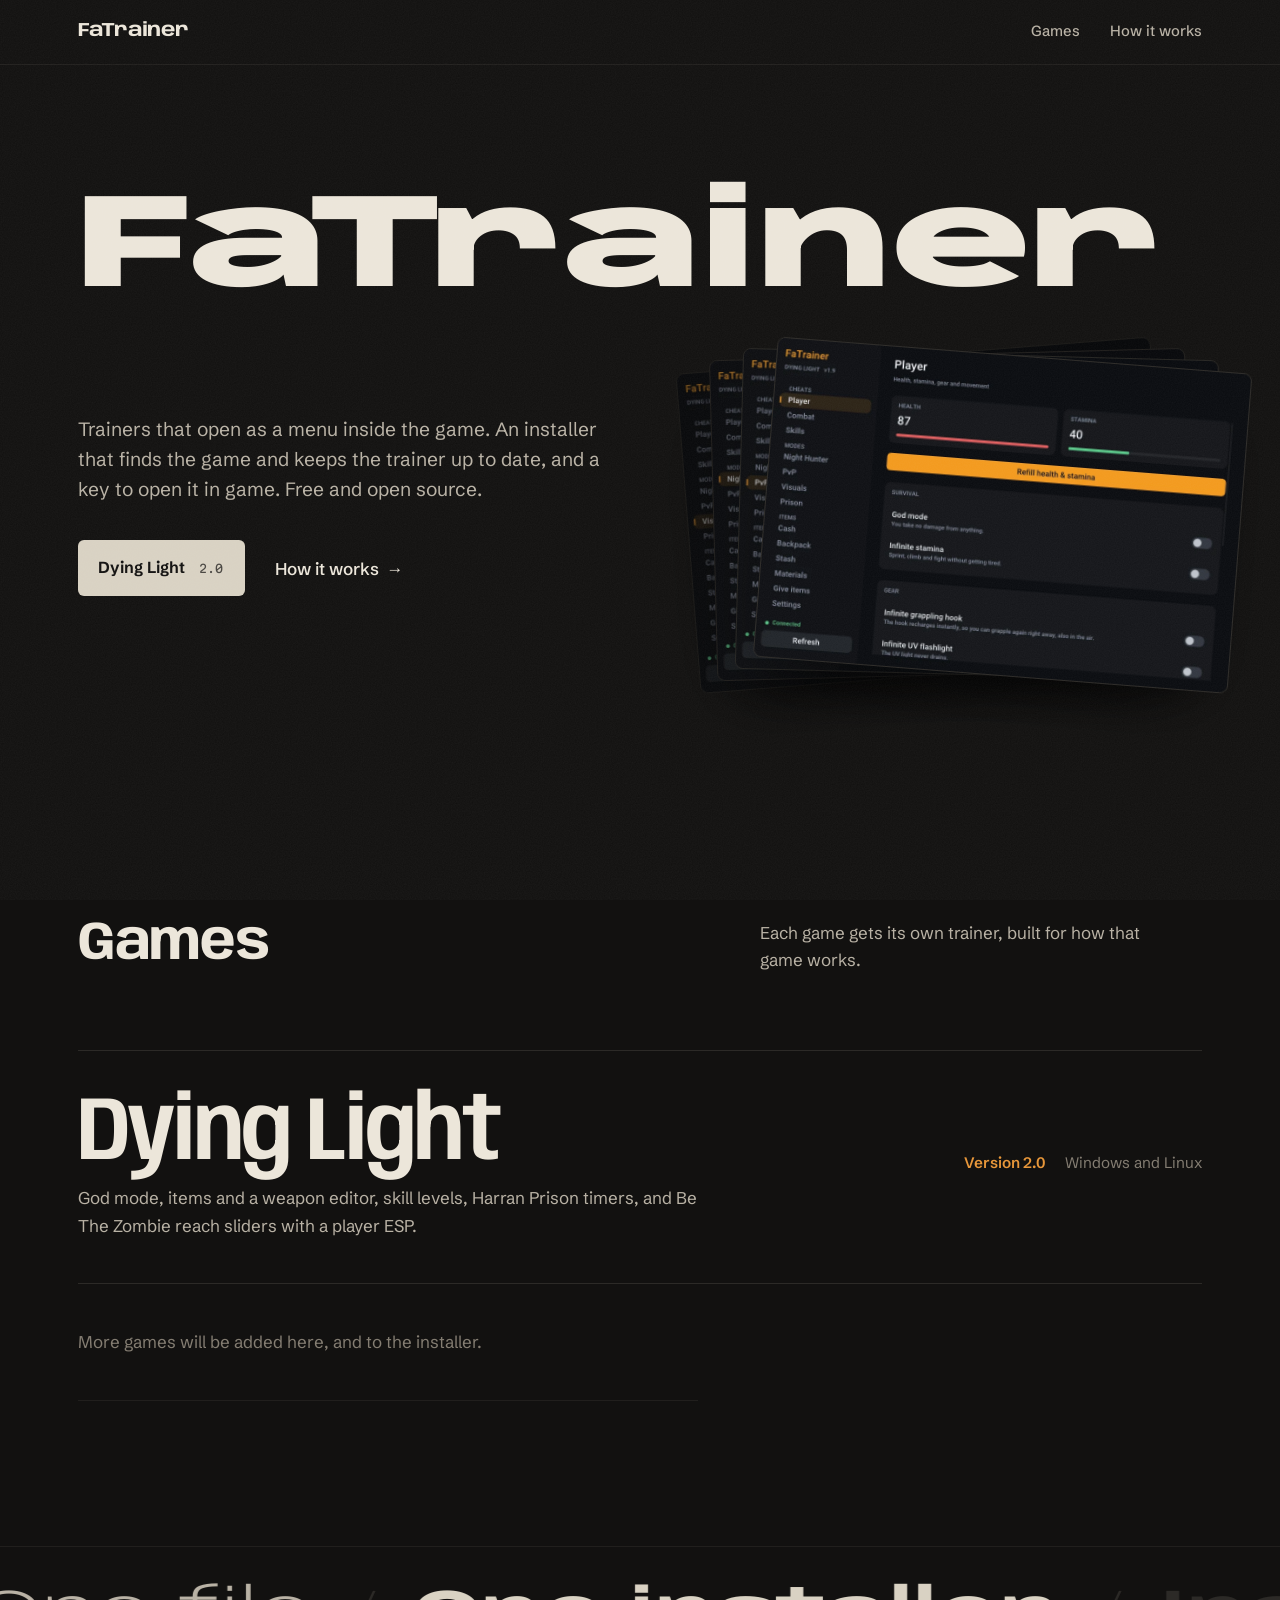
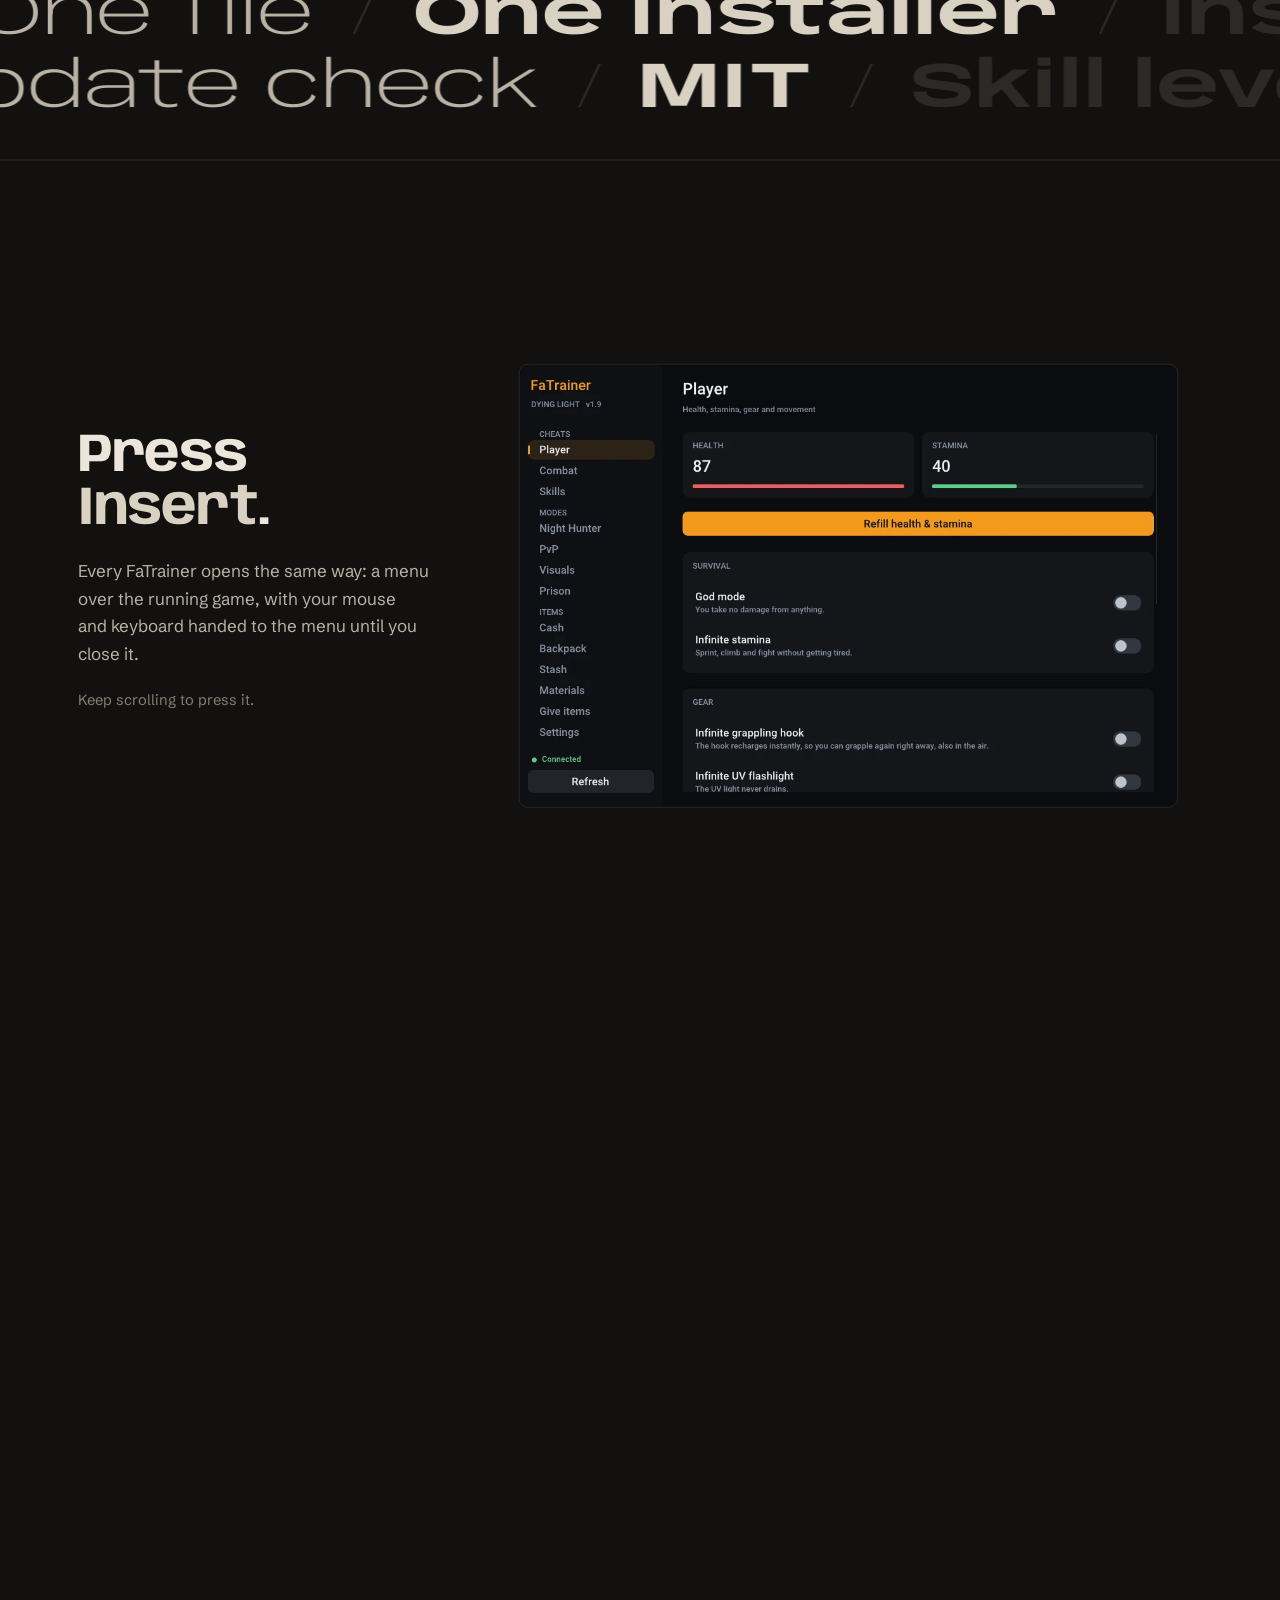
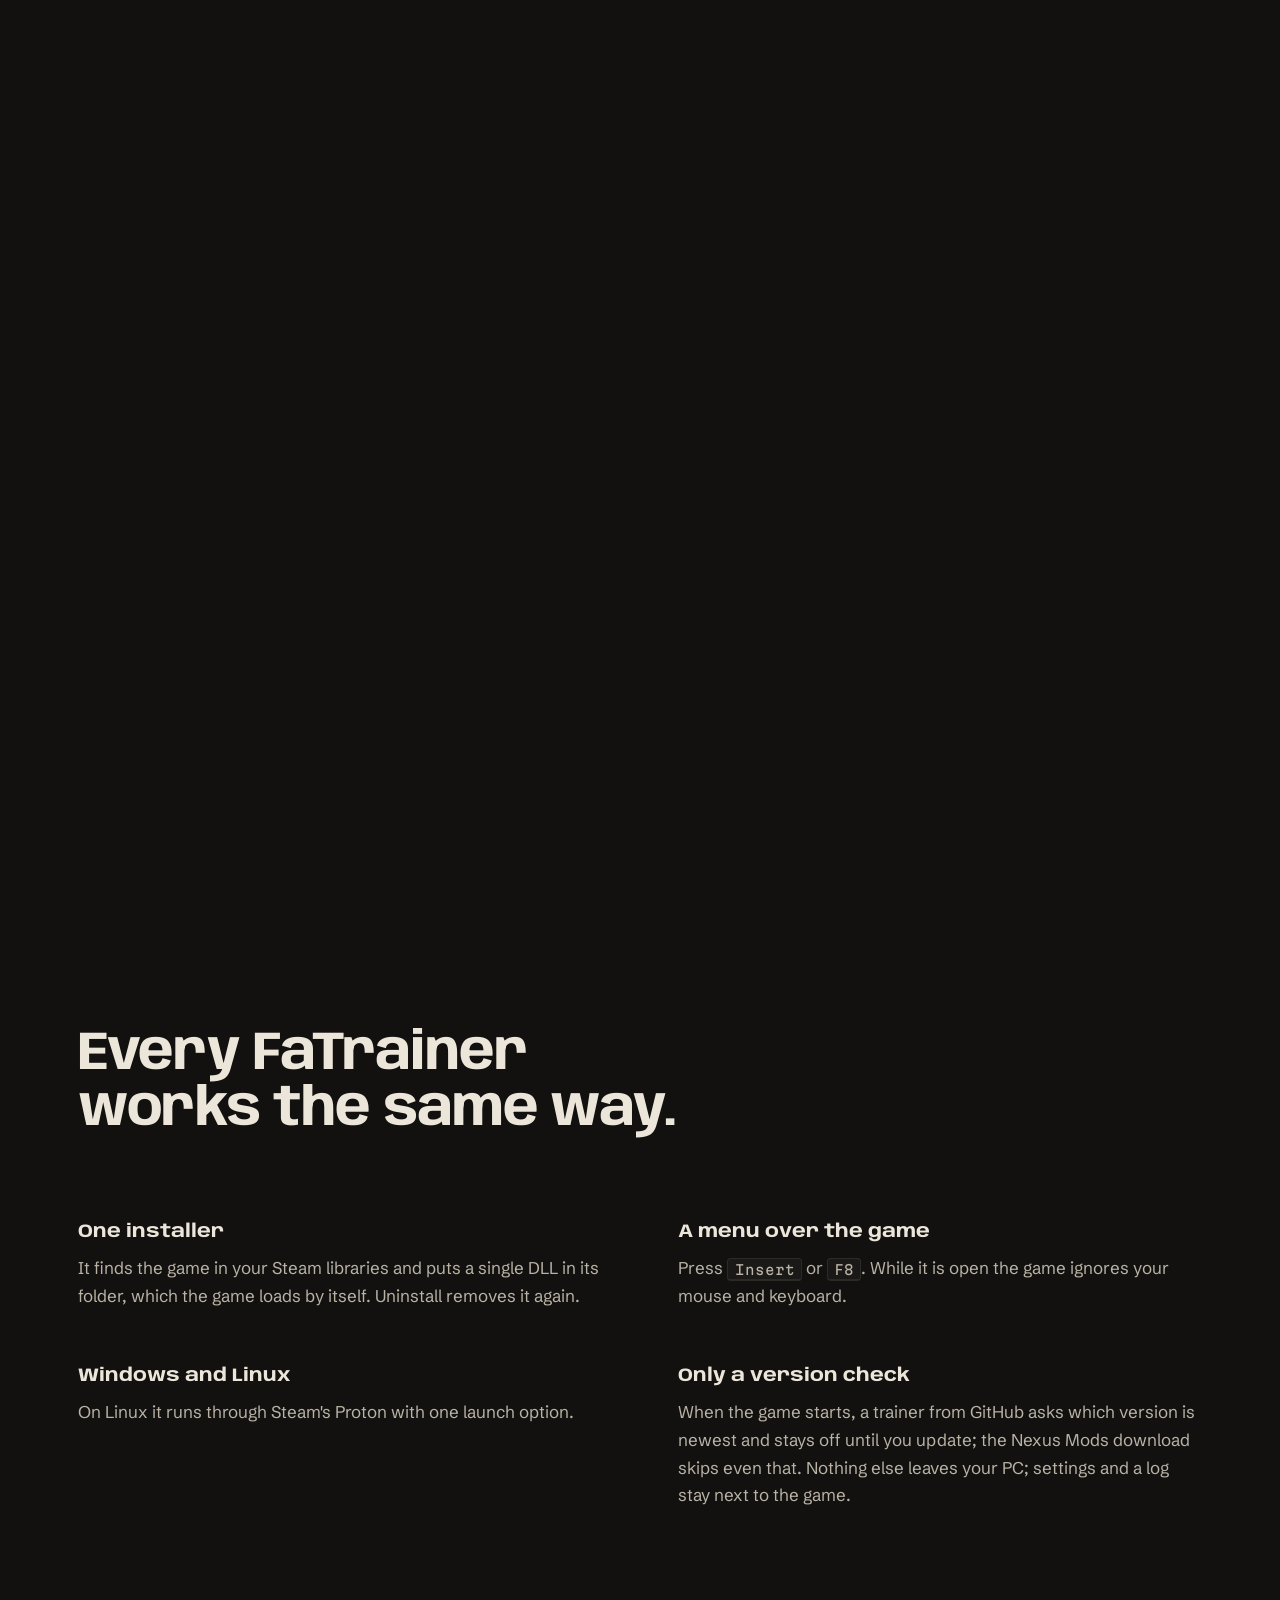
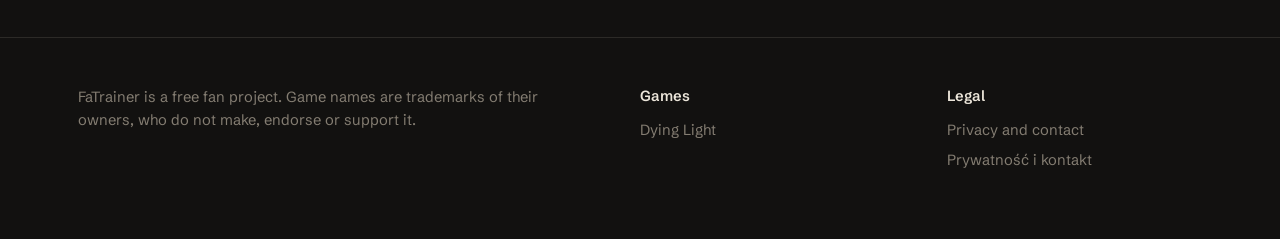
==== site/index.html @ 63b861f8 "Nexus Mods edition: offline installer with the trainer inside and no update check, built next to the" ====
<!doctype html>
<html lang="en">
<head>
<meta charset="utf-8">
<meta name="viewport" content="width=device-width, initial-scale=1">
<title>FaTrainer</title>
<meta name="description" content="Free, open source in-game trainers for PC games. An installer that sets them up, a menu over the game.">
<meta name="theme-color" content="#121110">
<link rel="icon" href="assets/icon.svg" type="image/svg+xml">
<link rel="preload" href="assets/fonts/anybody-latin-standard-normal.woff2" as="font" type="font/woff2" crossorigin>
<link rel="stylesheet" href="assets/style.css?v=11">
<script src="assets/site.js?v=11" defer></script>
</head>
<body>
<a class="skip" href="#main">Skip to content</a>

<header class="bar">
  <div class="wrap">
    <a class="brand" href="./">FaTrainer</a>
    <nav aria-label="Main">
      <a href="#games">Games</a>
      <a href="#how">How it works</a>
    </nav>
  </div>
  <span class="progress" aria-hidden="true"></span>
</header>

<main id="main">
  <section class="hero hub-hero">
    <div class="wrap">
      <h1 class="title stretch hub-title" data-p="top">FaTrainer</h1>
      <div class="hero-grid">
        <div>
          <p class="lead">Trainers that open as a menu inside the game. An installer that finds the game and keeps the trainer up to date, and a key to open it in game. Free and open source.</p>
          <p class="actions"><a class="button" href="dying-light/">Dying Light <span>2.0</span></a><a class="link-arrow" href="#how">How it works</a></p>
        </div>
        <div class="deck" data-p="top" aria-hidden="true">
          <img style="--k: -1.5; --a: 1.5" src="dying-light/img/visuals.webp" width="1038" height="698" alt="">
          <img style="--k: -0.5; --a: 0.5" src="dying-light/img/zombie.webp" width="1038" height="698" alt="">
          <img style="--k: 0.5; --a: 0.5" src="dying-light/img/pvp.webp" width="1038" height="698" alt="">
          <img style="--k: 1.5; --a: 1.5" src="dying-light/img/player.webp" width="1038" height="698" alt="">
        </div>
      </div>
    </div>
  </section>

  <section class="section" id="games" aria-labelledby="games-title">
    <div class="wrap">
      <div class="head">
        <h2 id="games-title" class="rise"><span class="line-mask"><span>Games</span></span></h2>
        <p class="fade">Each game gets its own trainer, built for how that game works.</p>
      </div>
      <ul class="games">
        <li class="game fade" style="--game-accent: #e8973a; --skyline: url(/dying-light/img/harran-front-lit.svg)">
          <a href="dying-light/">
            <h2>Dying Light</h2>
            <span class="meta"><b>Version 2.0</b><span>Windows and Linux</span></span>
            <p>God mode, items and a weapon editor, skill levels, Harran Prison timers, and Be The Zombie reach sliders with a player ESP.</p>
          </a>
        </li>
      </ul>
      <p class="soon fade">More games will be added here, and to the installer.</p>
    </div>
  </section>

  <div class="ticker" aria-hidden="true">
    <div class="row" data-speed="0.5"><span>One file</span><span>One installer</span><span>Insert</span><span>God mode</span><span>Windows</span><span>Linux and Proton</span><span>Open source</span><span>Item editor</span><span>F8</span></div>
    <div class="row" data-speed="-0.38"><span>Update check</span><span>MIT</span><span>Skill levels</span><span>Your own menu key</span><span>Configs</span><span>Free</span><span>Uninstall in one click</span></div>
  </div>

  <section class="press" data-pin aria-labelledby="press-title">
    <div class="press-stage wrap">
      <div class="press-copy">
        <h2 id="press-title">Press <em>Insert</em>.</h2>
        <p>Every FaTrainer opens the same way: a menu over the running game, with your mouse and keyboard handed to the menu until you close it.</p>
        <p class="hint">Keep scrolling to press it.</p>
      </div>
      <div class="press-visual">
        <div class="keycap" aria-hidden="true">Insert</div>
        <figure class="press-shot"><img src="dying-light/img/player.webp" width="1038" height="698" loading="lazy" alt="The FaTrainer menu for Dying Light on its Player page, with health and stamina readouts and switches for god mode and infinite stamina."></figure>
      </div>
    </div>
  </section>

  <section class="section" id="how" aria-labelledby="how-title">
    <div class="wrap">
      <div class="head">
        <h2 id="how-title" class="rise"><span class="line-mask"><span>Every FaTrainer</span></span><span class="line-mask" style="--i: 1"><span>works the same way.</span></span></h2>
      </div>
      <div class="notes" data-stagger>
        <div class="fade"><h3>One installer</h3><p>It finds the game in your Steam libraries and puts a single DLL in its folder, which the game loads by itself. Uninstall removes it again.</p></div>
        <div class="fade"><h3>A menu over the game</h3><p>Press <kbd>Insert</kbd> or <kbd>F8</kbd>. While it is open the game ignores your mouse and keyboard.</p></div>
        <div class="fade"><h3>Windows and Linux</h3><p>On Linux it runs through Steam's Proton with one launch option.</p></div>
        <div class="fade"><h3>Only a version check</h3><p>When the game starts, a trainer from GitHub asks which version is newest and stays off until you update; the Nexus Mods download skips even that. Nothing else leaves your PC; settings and a log stay next to the game.</p></div>
      </div>
    </div>
  </section>
</main>

<footer class="foot">
  <div class="wrap">
    <div>
      <p>FaTrainer is a free fan project. Game names are trademarks of their owners, who do not make, endorse or support it.</p>
    </div>
    <div>
      <h2>Games</h2>
      <ul>
        <li><a href="dying-light/">Dying Light</a></li>
      </ul>
    </div>
    <div>
      <h2>Legal</h2>
      <ul>
        <li><a href="legal.html">Privacy and contact</a></li>
        <li><a href="prawne.html" hreflang="pl" lang="pl">Prywatność i kontakt</a></li>
      </ul>
    </div>
  </div>
</footer>
</body>
</html>
---- site/assets/style.css ----
@font-face { font-family: "Anybody"; font-weight: 100 900; font-stretch: 50% 150%; font-display: swap; src: url(fonts/anybody-latin-standard-normal.woff2) format("woff2"); unicode-range: U+0000-00FF, U+2000-206F, U+20AC, U+2190-21FF; }
@font-face { font-family: "Anybody"; font-weight: 100 900; font-stretch: 50% 150%; font-display: swap; src: url(fonts/anybody-latin-ext-standard-normal.woff2) format("woff2"); unicode-range: U+0100-024F, U+1E00-1EFF; }
@font-face { font-family: "Schibsted"; font-weight: 400 900; font-display: swap; src: url(fonts/schibsted-grotesk-latin-wght-normal.woff2) format("woff2"); unicode-range: U+0000-00FF, U+2000-206F, U+20AC, U+2190-21FF; }
@font-face { font-family: "Schibsted"; font-weight: 400 900; font-display: swap; src: url(fonts/schibsted-grotesk-latin-ext-wght-normal.woff2) format("woff2"); unicode-range: U+0100-024F, U+1E00-1EFF; }
@font-face { font-family: "Martian"; font-weight: 100 800; font-display: swap; src: url(fonts/martian-mono-latin-wght-normal.woff2) format("woff2"); unicode-range: U+0000-00FF, U+2000-206F, U+20AC; }
@font-face { font-family: "Martian"; font-weight: 100 800; font-display: swap; src: url(fonts/martian-mono-latin-ext-wght-normal.woff2) format("woff2"); unicode-range: U+0100-024F, U+1E00-1EFF; }

:root {
  --ground: #121110;
  --raised: #1a1917;
  --line: #2c2a27;
  --line-soft: #211f1d;
  --text: #ece6da;
  --soft: #b9b2a5;
  --muted: #847d72;
  --accent: #d9d2c3;
  --accent-ink: #121110;
  --display: "Anybody", "Arial Narrow", sans-serif;
  --text-face: "Schibsted", "Helvetica Neue", Arial, sans-serif;
  --mono: "Martian", ui-monospace, monospace;
  --out: cubic-bezier(0.16, 1, 0.3, 1);
  --gutter: clamp(18px, 4.5vw, 64px);
  color-scheme: dark;
}
[data-game="dying-light"] { --accent: #e8973a; --accent-ink: #1b1105; --ground: #111113; --raised: #18181b; --line: #2a2a2e; --line-soft: #1e1e22; }

*, *::before, *::after { box-sizing: border-box; }
html { -webkit-text-size-adjust: 100%; scroll-padding-top: 96px; }
body {
  margin: 0;
  background: var(--ground);
  color: var(--text);
  font: 400 1.0625rem/1.62 var(--text-face);
  -webkit-font-smoothing: antialiased;
  text-rendering: optimizeLegibility;
  overflow-x: clip;
}
body::after {
  content: "";
  position: fixed;
  inset: 0;
  pointer-events: none;
  z-index: 20;
  opacity: 0.07;
  background-image: url("data:image/svg+xml,%3Csvg xmlns='http://www.w3.org/2000/svg' width='180' height='180'%3E%3Cfilter id='n'%3E%3CfeTurbulence type='fractalNoise' baseFrequency='0.85' numOctaves='3' stitchTiles='stitch'/%3E%3CfeColorMatrix values='0 0 0 0 1 0 0 0 0 1 0 0 0 0 1 0 0 0 0.6 0'/%3E%3C/filter%3E%3Crect width='180' height='180' filter='url(%23n)'/%3E%3C/svg%3E");
}
img { display: block; max-width: 100%; height: auto; }
a { color: inherit; text-decoration-color: color-mix(in srgb, var(--accent) 70%, transparent); text-decoration-thickness: 1px; text-underline-offset: 0.22em; transition: color 200ms var(--out); }
a:hover { color: var(--accent); }
:focus-visible { outline: 2px solid var(--accent); outline-offset: 3px; border-radius: 2px; }
::selection { background: var(--accent); color: var(--accent-ink); }
code, kbd { font-family: var(--mono); font-size: 0.8em; font-weight: 400; }
kbd { padding: 0.12em 0.45em; border: 1px solid var(--line); border-bottom-width: 2px; border-radius: 4px; background: var(--raised); white-space: nowrap; }
p { margin: 0 0 1em; max-width: 62ch; text-wrap: pretty; }
h1, h2, h3 { font-family: var(--display); margin: 0; text-wrap: balance; font-weight: 700; }

.skip { position: absolute; left: -999px; top: 8px; z-index: 30; padding: 8px 12px; background: var(--accent); color: var(--accent-ink); font-weight: 600; }
.skip:focus { left: 8px; }

.wrap { width: 100%; max-width: 1240px; margin: 0 auto; padding: 0 var(--gutter); }

.bar { position: sticky; top: 0; z-index: 10; background: var(--ground); border-bottom: 1px solid var(--line-soft); }
.bar .wrap { display: flex; align-items: center; gap: 24px; height: 64px; }
.brand { display: inline-flex; align-items: baseline; gap: 10px; text-decoration: none; font: 700 1.2rem/1 var(--display); font-stretch: 112%; letter-spacing: -0.01em; }
.brand:hover { color: var(--text); }
.brand small { font: 500 0.9rem/1 var(--text-face); color: var(--muted); letter-spacing: 0; }
.brand small::before { content: "/"; margin-right: 10px; color: var(--line); }
.bar nav { margin-left: auto; display: flex; gap: clamp(14px, 2.4vw, 30px); }
.bar nav a { font-size: 0.92rem; font-weight: 500; color: var(--soft); text-decoration: none; }
.bar nav a:hover { color: var(--text); }
.progress { position: absolute; left: 0; right: 0; bottom: -1px; height: 1px; background: var(--accent); transform-origin: left; transform: scaleX(var(--read, 0)); }

.button {
  display: inline-flex;
  align-items: center;
  gap: 14px;
  padding: 15px 22px 15px 20px;
  border-radius: 6px;
  background: var(--accent);
  color: var(--accent-ink);
  font-weight: 650;
  font-size: 1rem;
  text-decoration: none;
  transition: transform 240ms var(--out), filter 240ms var(--out);
}
.button span { font: 400 0.72rem/1 var(--mono); opacity: 0.72; }
.button:hover { color: var(--accent-ink); filter: brightness(1.08); transform: translateY(-1px); }
.button:active { transform: translateY(1px) scale(0.99); }
.link-arrow { font-weight: 550; text-decoration: none; display: inline-flex; gap: 8px; align-items: center; }
.link-arrow::after { content: "\2192"; transition: transform 260ms var(--out); }
.link-arrow:hover::after { transform: translateX(4px); }

.stretch { font-stretch: calc(var(--w-from, 140%) - var(--p, 0) * var(--w-span, 80%)); font-weight: calc(var(--g-from, 800) - var(--p, 0) * var(--g-span, 300)); }

.hero { position: relative; padding: clamp(56px, 10vw, 140px) 0 clamp(64px, 9vw, 120px); }
.hero-grid { display: grid; grid-template-columns: minmax(0, 6fr) minmax(0, 5fr); gap: clamp(32px, 6vw, 96px); align-items: end; margin-top: clamp(28px, 4vw, 48px); }
.hero-grid .lead { margin-top: 0; }
.kicker { display: flex; flex-wrap: wrap; gap: 8px 18px; margin: 0 0 28px; padding: 0; list-style: none; color: var(--muted); font-size: 0.92rem; }
.kicker li:first-child { color: var(--accent); font-weight: 600; }
.title { font-size: clamp(2.5rem, 5.6vw, 4.6rem); line-height: 0.94; max-width: 13ch; letter-spacing: -0.025em; --w-from: 125%; --w-span: 55%; --g-from: 820; --g-span: 260; }
.hub-title { font-size: clamp(2.2rem, 10.4vw, 8.6rem); line-height: 0.85; letter-spacing: -0.035em; --w-from: 150%; --w-span: 95%; --g-from: 860; --g-span: 560; }
.title em { font-style: normal; color: var(--accent); }
.lead { font-size: clamp(1.1rem, 1.5vw, 1.28rem); line-height: 1.55; color: var(--soft); margin-top: 28px; max-width: 46ch; }
.actions { display: flex; flex-wrap: wrap; align-items: center; gap: 18px 30px; margin-top: 36px; }
.hero-side dl { margin: 0; display: grid; grid-template-columns: auto minmax(0, 1fr); gap: 0; border-top: 1px solid var(--line); }
.hero-side dt, .hero-side dd { padding: 14px 0; border-bottom: 1px solid var(--line-soft); margin: 0; }
.hero-side dt { color: var(--muted); padding-right: 28px; font-size: 0.9rem; }
.hero-side dd { color: var(--text); font-size: 0.98rem; }

.shot { margin: 0; position: relative; }
.shot .frame { overflow: hidden; border-radius: 10px; border: 1px solid var(--line); background: var(--raised); clip-path: inset(0 0 calc((1 - var(--reveal, 1)) * 100%) 0 round 10px); }
.shot img { width: 100%; transform: scale(calc(1 + (1 - var(--reveal, 1)) * 0.08)); transform-origin: center top; }
.shot figcaption { margin-top: 14px; color: var(--muted); font-size: 0.9rem; max-width: 52ch; }
.wide-shot { margin-top: clamp(48px, 7vw, 96px); }

.section { padding: clamp(72px, 10vw, 144px) 0; }
.section + .section { border-top: 1px solid var(--line-soft); }
.head { display: grid; grid-template-columns: minmax(0, 7fr) minmax(0, 5fr); gap: 24px clamp(24px, 5vw, 80px); align-items: end; margin-bottom: clamp(40px, 6vw, 80px); }
.head h2 { font-size: clamp(2rem, 4.2vw, 3.4rem); line-height: 0.98; letter-spacing: -0.02em; --w-from: 132%; --w-span: 42%; --g-from: 780; --g-span: 180; }
.head p { color: var(--soft); margin: 0; }

.line-mask { display: block; overflow: hidden; padding-bottom: 0.06em; }
.line-mask > span { display: block; }
html.js .rise .line-mask > span { transform: translateY(105%); transition: transform 900ms var(--out); transition-delay: calc(var(--i, 0) * 90ms); }
html.js .rise.in .line-mask > span { transform: none; }

.pages { display: grid; gap: clamp(56px, 8vw, 104px); }
.page { display: grid; grid-template-columns: minmax(0, 4fr) minmax(0, 7fr); gap: 20px clamp(24px, 5vw, 80px); }
.page h3 { font-size: clamp(1.5rem, 2.4vw, 2rem); letter-spacing: -0.015em; font-stretch: 118%; font-weight: 720; }
.page > div > p { color: var(--muted); margin-top: 10px; }
.page .shot { grid-column: 1 / -1; margin-top: 16px; }

.cheats { list-style: none; margin: 0; padding: 0; border-top: 1px solid var(--line); }
.cheats li { display: grid; grid-template-columns: minmax(0, 1fr) auto; gap: 24px; align-items: center; padding: 16px 0; border-bottom: 1px solid var(--line-soft); }
.cheats li > span { color: var(--text); }
.cheats li > span small { display: block; color: var(--muted); font-size: 0.9rem; margin-top: 2px; }
.switch { position: relative; width: 38px; height: 22px; border-radius: 11px; background: var(--line); flex: none; transition: background-color 420ms var(--out); }
.switch::after { content: ""; position: absolute; top: 3px; left: 3px; width: 16px; height: 16px; border-radius: 50%; background: var(--muted); transition: transform 520ms var(--out), background-color 420ms var(--out); }
.cheats li.on .switch, html:not(.js) .switch { background: color-mix(in srgb, var(--accent) 34%, var(--line)); }
.cheats li.on .switch::after, html:not(.js) .switch::after { transform: translateX(16px); background: var(--accent); }

.reach { height: 240vh; position: relative; }
.reach-stage { position: sticky; top: 64px; min-height: calc(100dvh - 64px); display: grid; align-content: center; gap: clamp(28px, 4vw, 48px); padding: 48px 0; }
.reach-copy { display: grid; grid-template-columns: minmax(0, 7fr) minmax(0, 5fr); gap: 24px clamp(24px, 5vw, 80px); align-items: end; }
.reach-copy h2 { font-size: clamp(2rem, 4.2vw, 3.4rem); line-height: 0.98; letter-spacing: -0.02em; }
.reach-copy p { color: var(--soft); margin: 0; }
.meter { display: grid; gap: 18px; }
.meter-top { display: flex; justify-content: space-between; align-items: baseline; gap: 16px; }
.meter-name { font: 700 clamp(1.3rem, 2.4vw, 1.9rem)/1 var(--display); font-stretch: 116%; }
.meter-value { font: 300 clamp(3rem, 9vw, 7.5rem)/0.85 var(--display); font-variant-numeric: tabular-nums; letter-spacing: -0.04em; font-stretch: calc(70% + var(--p, 0) * 60%); color: var(--accent); }
.meter-value small { font-size: 0.32em; letter-spacing: 0; margin-left: 0.1em; color: var(--soft); font-weight: 400; }
.track { position: relative; height: 54px; border-radius: 8px; background: var(--raised); border: 1px solid var(--line); overflow: hidden; }
.track .fill { position: absolute; inset: 0; transform-origin: left; transform: scaleX(var(--p, 0)); background: color-mix(in srgb, var(--accent) 16%, transparent); }
.track .thumb { position: absolute; top: 7px; bottom: 7px; left: 7px; width: 12px; border-radius: 4px; background: var(--accent); transform: translateX(calc(var(--p, 0) * (var(--track-w, 600px) - 26px))); }
.track .label { position: absolute; inset: 0; display: grid; place-items: center; font-weight: 650; font-size: 1.02rem; }
.ticks { display: flex; justify-content: space-between; color: var(--muted); font-size: 0.86rem; }
.reach-list { display: flex; flex-wrap: wrap; gap: 10px 26px; margin: 0; padding: 0; list-style: none; color: var(--muted); font-size: 0.95rem; }
.reach-list li { transition: color 300ms var(--out); }
.reach-list li.lit { color: var(--text); }

.steps { display: grid; grid-template-columns: minmax(0, 1fr) minmax(0, 1fr); gap: clamp(40px, 6vw, 96px); }
.steps h3 { font-size: 1.5rem; font-stretch: 118%; letter-spacing: -0.01em; margin-bottom: 22px; }
.steps ol { list-style: none; margin: 0; padding: 0; counter-reset: step; }
.steps li { counter-increment: step; position: relative; padding: 0 0 26px 48px; }
.steps li::before { content: counter(step); position: absolute; left: 0; top: -0.1em; width: 30px; height: 30px; border-radius: 50%; border: 1px solid var(--line); display: grid; place-items: center; font: 500 0.8rem/1 var(--mono); color: var(--accent); background: var(--ground); }
.steps li::after { content: ""; position: absolute; left: 15px; top: 34px; bottom: 6px; width: 1px; background: var(--line); transform-origin: top; transform: scaleY(var(--draw, 1)); }
.steps li:last-child::after { display: none; }
.steps li p { margin: 0; color: var(--soft); }
.code { display: flex; align-items: stretch; margin: 14px 0 0; border: 1px solid var(--line); border-radius: 6px; background: var(--raised); overflow: hidden; }
.code code { flex: 1; min-width: 0; padding: 13px 14px; overflow-x: auto; white-space: nowrap; color: var(--text); }
.code button { border: 0; border-left: 1px solid var(--line); background: none; color: var(--soft); font: 600 0.86rem/1 var(--text-face); padding: 0 16px; cursor: pointer; transition: color 200ms var(--out); }
.code button:hover { color: var(--accent); }

.notes { display: grid; grid-template-columns: repeat(2, minmax(0, 1fr)); gap: clamp(28px, 4vw, 56px) clamp(40px, 6vw, 96px); }
.notes h3 { font-size: 1.15rem; font-stretch: 112%; margin-bottom: 8px; font-weight: 700; }
.notes p { color: var(--soft); margin: 0; }

.release { display: grid; grid-template-columns: minmax(0, 4fr) minmax(0, 7fr); gap: 24px clamp(24px, 5vw, 80px); }
.release .number { font: 200 clamp(5rem, 14vw, 11rem)/0.8 var(--display); letter-spacing: -0.05em; color: var(--accent); --w-from: 60%; --w-span: -70%; --g-from: 200; --g-span: -500; }
.release ul { list-style: none; margin: 0; padding: 0; }
.release li { display: grid; grid-template-columns: 4.6rem minmax(0, 1fr); gap: 16px; padding: 13px 0; border-bottom: 1px solid var(--line-soft); }
.release li b { font-weight: 600; color: var(--muted); font-size: 0.9rem; padding-top: 0.08em; }

html.js .fade { opacity: 0; transform: translateY(18px); transition: opacity 800ms var(--out), transform 800ms var(--out); transition-delay: calc(var(--i, 0) * 70ms); }
html.js .fade.in { opacity: 1; transform: none; }

.games { list-style: none; margin: 0; padding: 0; border-top: 1px solid var(--line); }
.game { border-bottom: 1px solid var(--line); }
.game a { display: grid; grid-template-columns: minmax(0, 1fr) auto; gap: 8px 32px; align-items: end; padding: clamp(24px, 4vw, 44px) 0; text-decoration: none; }
.game a:hover { color: var(--text); }
.game h2 { font-size: clamp(2.4rem, 7vw, 5.6rem); line-height: 0.9; letter-spacing: -0.03em; font-stretch: 90%; font-weight: 640; transition: font-stretch 700ms var(--out), font-weight 700ms var(--out), color 400ms var(--out); }
.game a:hover h2, .game a:focus-visible h2 { font-stretch: 130%; font-weight: 820; color: var(--game-accent, var(--accent)); }
.game .meta { display: flex; flex-wrap: wrap; gap: 6px 20px; color: var(--muted); font-size: 0.95rem; text-align: right; justify-content: flex-end; }
.game .meta b { color: var(--game-accent, var(--text)); font-weight: 600; }
.game p { grid-column: 1 / -1; color: var(--soft); margin: 0; }
.soon { padding: clamp(24px, 4vw, 44px) 0; color: var(--muted); border-bottom: 1px solid var(--line-soft); }

.foot { border-top: 1px solid var(--line); padding: 48px 0 64px; color: var(--muted); font-size: 0.92rem; }
.foot .wrap { display: grid; grid-template-columns: minmax(0, 6fr) minmax(0, 3fr) minmax(0, 3fr); gap: 28px clamp(24px, 4vw, 56px); }
.foot p { margin: 0 0 0.7em; max-width: 54ch; }
.foot h2 { font: 600 0.92rem/1.4 var(--text-face); color: var(--text); margin-bottom: 10px; }
.foot ul { list-style: none; margin: 0; padding: 0; line-height: 2; }
.foot a { text-decoration: none; }
.foot a:hover { text-decoration: underline; }

.doc { padding: clamp(48px, 8vw, 104px) 0 clamp(64px, 9vw, 128px); }
.doc .wrap { display: grid; grid-template-columns: minmax(0, 3fr) minmax(0, 8fr); gap: clamp(24px, 5vw, 80px); }
.doc aside { position: sticky; top: 96px; align-self: start; }
.doc aside h2 { font: 600 0.92rem/1.4 var(--text-face); color: var(--muted); }
.doc aside ol { list-style: none; margin: 12px 0 0; padding: 0; }
.doc aside li { border-top: 1px solid var(--line-soft); }
.doc aside a { display: block; padding: 9px 0; text-decoration: none; color: var(--soft); font-size: 0.95rem; }
.doc aside a:hover { color: var(--text); }
.doc article { max-width: 68ch; }
.doc article > h1 { font-size: clamp(2.2rem, 5vw, 3.6rem); line-height: 0.95; letter-spacing: -0.02em; margin: 0 0 18px; font-stretch: 112%; }
.doc .meta { color: var(--muted); font-size: 0.92rem; }
.doc article h2 { font-size: 1.55rem; font-stretch: 114%; margin: 56px 0 14px; padding-top: 24px; border-top: 1px solid var(--line-soft); letter-spacing: -0.01em; }
.doc article h3 { font: 650 1.02rem/1.4 var(--text-face); margin: 26px 0 6px; }
.doc li { margin: 0.4em 0; }
.doc ol, .doc ul { padding-left: 1.3em; }
.doc dl { display: grid; grid-template-columns: auto minmax(0, 1fr); gap: 8px 24px; margin: 0 0 1.2em; }
.doc dt { color: var(--muted); }
.doc dd { margin: 0; }


.hero-city { overflow: clip; padding-top: clamp(40px, 6vw, 88px); padding-bottom: clamp(110px, 12vw, 180px); }
.hero-city > .wrap { position: relative; z-index: 1; }
.city { position: absolute; left: 0; right: 0; bottom: 0; height: clamp(300px, 40vw, 540px); pointer-events: none; --mx: 72%; --my: 60%; }
.city::before { content: ""; position: absolute; inset: -40% 0 0; background: radial-gradient(circle 340px at var(--mx) var(--my), color-mix(in srgb, var(--accent) 13%, transparent), transparent 70%); }
.city::after { content: ""; position: absolute; left: 0; right: 0; bottom: 0; height: 30%; background: linear-gradient(to top, var(--ground), transparent); }
.city-layer { position: absolute; inset: 0; will-change: transform; }
.city-layer img { position: absolute; inset: 0; width: 100%; height: 100%; object-fit: cover; object-position: center bottom; }
.city-layer .lit { -webkit-mask-image: radial-gradient(circle 230px at var(--mx) var(--my), #000 0%, rgba(0, 0, 0, 0.55) 45%, transparent 100%); mask-image: radial-gradient(circle 230px at var(--mx) var(--my), #000 0%, rgba(0, 0, 0, 0.55) 45%, transparent 100%); }
.city-layer.back { transform: translateY(calc(var(--p, 0) * 70px)); opacity: 0.85; }
.city-layer.front { transform: translateY(calc(var(--p, 0) * 160px)); }

.press { height: 260vh; position: relative; border-top: 1px solid var(--line-soft); }
.press-stage { position: sticky; top: 64px; min-height: calc(100dvh - 64px); display: grid; grid-template-columns: minmax(0, 4fr) minmax(0, 8fr); gap: clamp(32px, 5vw, 80px); align-items: center; padding-top: 32px; padding-bottom: 32px; }
.press-copy h2 em { font-style: normal; color: var(--accent); }
.press-copy h2 { font-size: clamp(2rem, 4.2vw, 3.4rem); line-height: 0.98; letter-spacing: -0.02em; }
.press-copy p { color: var(--soft); margin-top: 22px; }
.press-copy .hint { color: var(--muted); font-size: 0.92rem; opacity: calc(1 - var(--open, 0) * 2); }
.press-visual { position: relative; display: grid; place-items: center; min-height: clamp(280px, 44vw, 560px); }
.keycap {
  --down: var(--press, 0);
  position: absolute;
  width: clamp(140px, 15vw, 200px);
  aspect-ratio: 1;
  border-radius: 22%;
  display: block;
  padding: 0.95em 1.05em;
  text-align: left;
  background: linear-gradient(180deg, #2c2c31, #1d1d21 70%);
  border: 1px solid #38383e;
  box-shadow: 0 calc((1 - var(--down)) * 16px + 2px) 0 #0a0a0c, 0 calc((1 - var(--down)) * 26px + 8px) calc(30px - var(--down) * 18px) rgba(0, 0, 0, 0.55), inset 0 1px 0 rgba(255, 255, 255, 0.07);
  transform: translateY(calc(var(--down) * 15px)) scale(calc(1 - var(--open, 0) * 0.35));
  opacity: calc(1 - var(--open, 0) * 3);
  font: 600 clamp(1rem, 1.4vw, 1.25rem)/1 var(--text-face);
  color: var(--text);
}
.keycap::before { content: ""; position: absolute; right: 16%; bottom: 16%; width: 7px; height: 7px; border-radius: 50%; background: color-mix(in srgb, var(--accent) calc(var(--down) * 100%), #3a3a40); box-shadow: 0 0 calc(var(--down) * 14px) var(--accent); }
.keycap::after { content: ""; position: absolute; inset: -18px; border-radius: 30%; border: 1px solid var(--accent); opacity: calc(var(--down) * (1 - var(--open, 0) * 2)); transform: scale(calc(0.9 + var(--down) * 0.15)); }
.press-shot { margin: 0; width: 100%; transform-origin: 50% 50%; transform: translateY(calc((1 - var(--open, 0)) * 40px)) scale(calc(0.6 + var(--open, 0) * 0.4)); opacity: clamp(0, calc(var(--open, 0) * 2.2 - 0.2), 1); }
.press-shot img { width: 100%; border-radius: 10px; border: 1px solid var(--line); }

.ticker { border-top: 1px solid var(--line-soft); border-bottom: 1px solid var(--line-soft); padding: clamp(22px, 3vw, 36px) 0; overflow: hidden; display: grid; gap: 6px; user-select: none; }
.ticker .row { display: flex; width: max-content; will-change: transform; }
.ticker span { font: 700 clamp(2rem, 5vw, 4.2rem)/1.05 var(--display); letter-spacing: -0.02em; padding-right: 0.6em; white-space: nowrap; font-stretch: calc(100% + var(--v, 0) * 45%); color: var(--line); transition: font-stretch 300ms var(--out); }
.ticker span:nth-child(3n + 1) { color: var(--soft); font-weight: 300; }
.ticker span:nth-child(4n + 2) { color: var(--accent); }
.ticker span::after { content: "/"; margin-left: 0.6em; color: var(--line); font-weight: 200; }

.hub-hero { overflow: clip; }
.hub-hero .hero-grid { align-items: center; }
.deck { position: relative; aspect-ratio: 1038 / 698; perspective: 1400px; --tx: 0; --ty: 0; }
.deck img { position: absolute; inset: 0; width: 100%; height: auto; border-radius: 8px; border: 1px solid var(--line); box-shadow: 0 30px 60px -30px rgba(0, 0, 0, 0.8); transform-origin: 50% 120%;
  transform: rotateY(calc(var(--tx) * 10deg)) rotateX(calc(var(--ty) * -8deg)) translateX(calc(var(--k) * (14px + var(--p, 0) * 70px))) translateY(calc(var(--a) * var(--p, 0) * 30px)) rotate(calc(var(--k) * (3deg + var(--p, 0) * 7deg)));
  filter: brightness(calc(0.55 + (var(--k) + 1.5) * 0.15)); transition: filter 400ms var(--out), translate 500ms var(--out), transform 600ms var(--out); }
.deck:hover img { filter: brightness(0.5); }
.deck:hover img:hover { filter: none; translate: 0 -18px; z-index: 1; }
.game a { position: relative; isolation: isolate; overflow: hidden; }
.game a::before { content: ""; position: absolute; inset: 0; z-index: -1; background: var(--skyline) right bottom / auto 100% repeat-x; opacity: 0.16; transform: translateY(35%); transition: opacity 700ms var(--out), transform 900ms var(--out); }
.game a::after { content: ""; position: absolute; inset: 0; z-index: -1; background: radial-gradient(60% 120% at 80% 110%, color-mix(in srgb, var(--game-accent) 22%, transparent), transparent 70%); opacity: 0; transition: opacity 700ms var(--out); }
.game a:hover::before, .game a:focus-visible::before { opacity: 0.4; transform: none; }
.game a:hover::after, .game a:focus-visible::after { opacity: 1; }

@media (prefers-reduced-motion: reduce) {
  *, *::before, *::after { transition: none !important; animation: none !important; }
  html.js .fade, html.js .rise .line-mask > span { opacity: 1; transform: none; }
  .reach { height: auto; }
  .reach-stage { position: static; min-height: 0; }
  .press { height: auto; }
  .press-stage { position: static; }
  .keycap { display: none; }
  .press-shot { transform: none; opacity: 1; }
}

@media (max-width: 880px) {
  .press-stage, .hero-grid, .head, .page, .reach-copy, .steps, .notes, .release, .doc .wrap, .foot .wrap { grid-template-columns: minmax(0, 1fr); }
  .doc aside { display: none; }
  .game a { grid-template-columns: minmax(0, 1fr); }
  .game .meta { justify-content: flex-start; text-align: left; }
  .bar nav a.optional { display: none; }
  .brand small { display: none; }
}
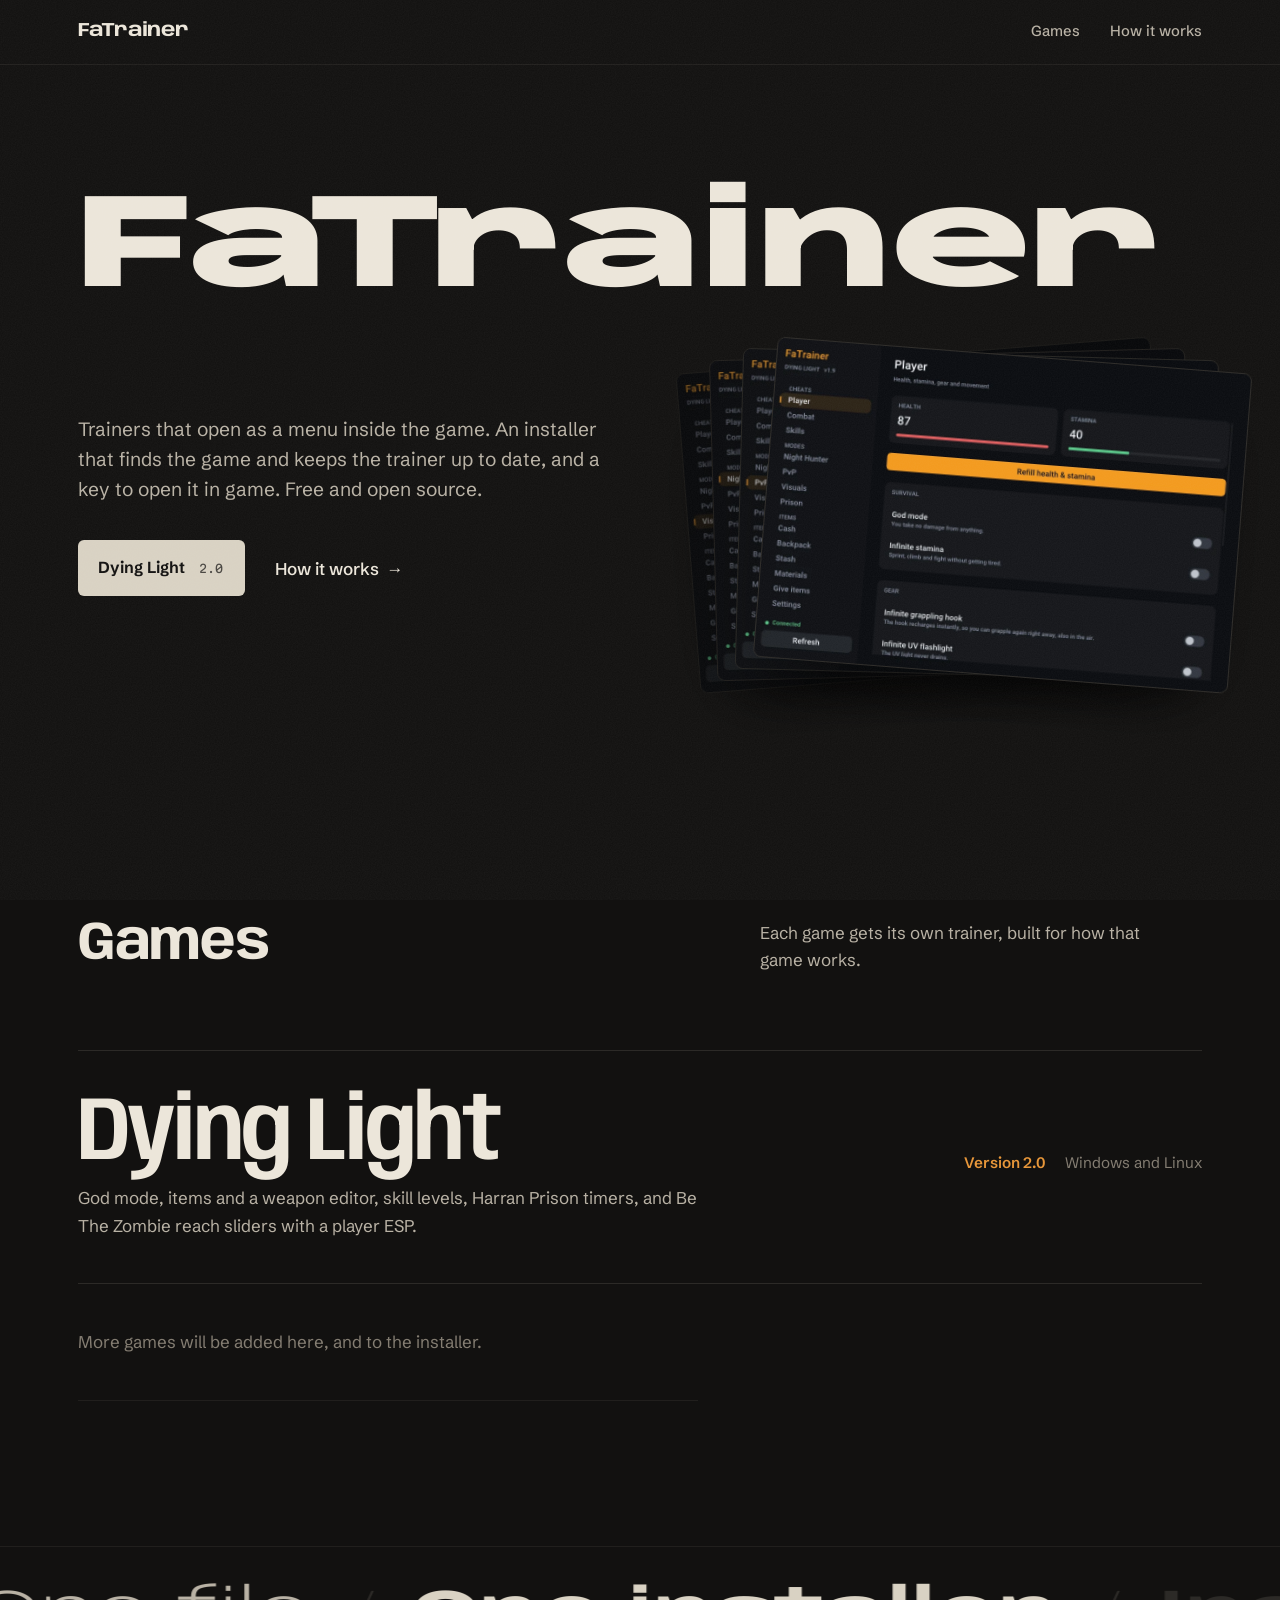
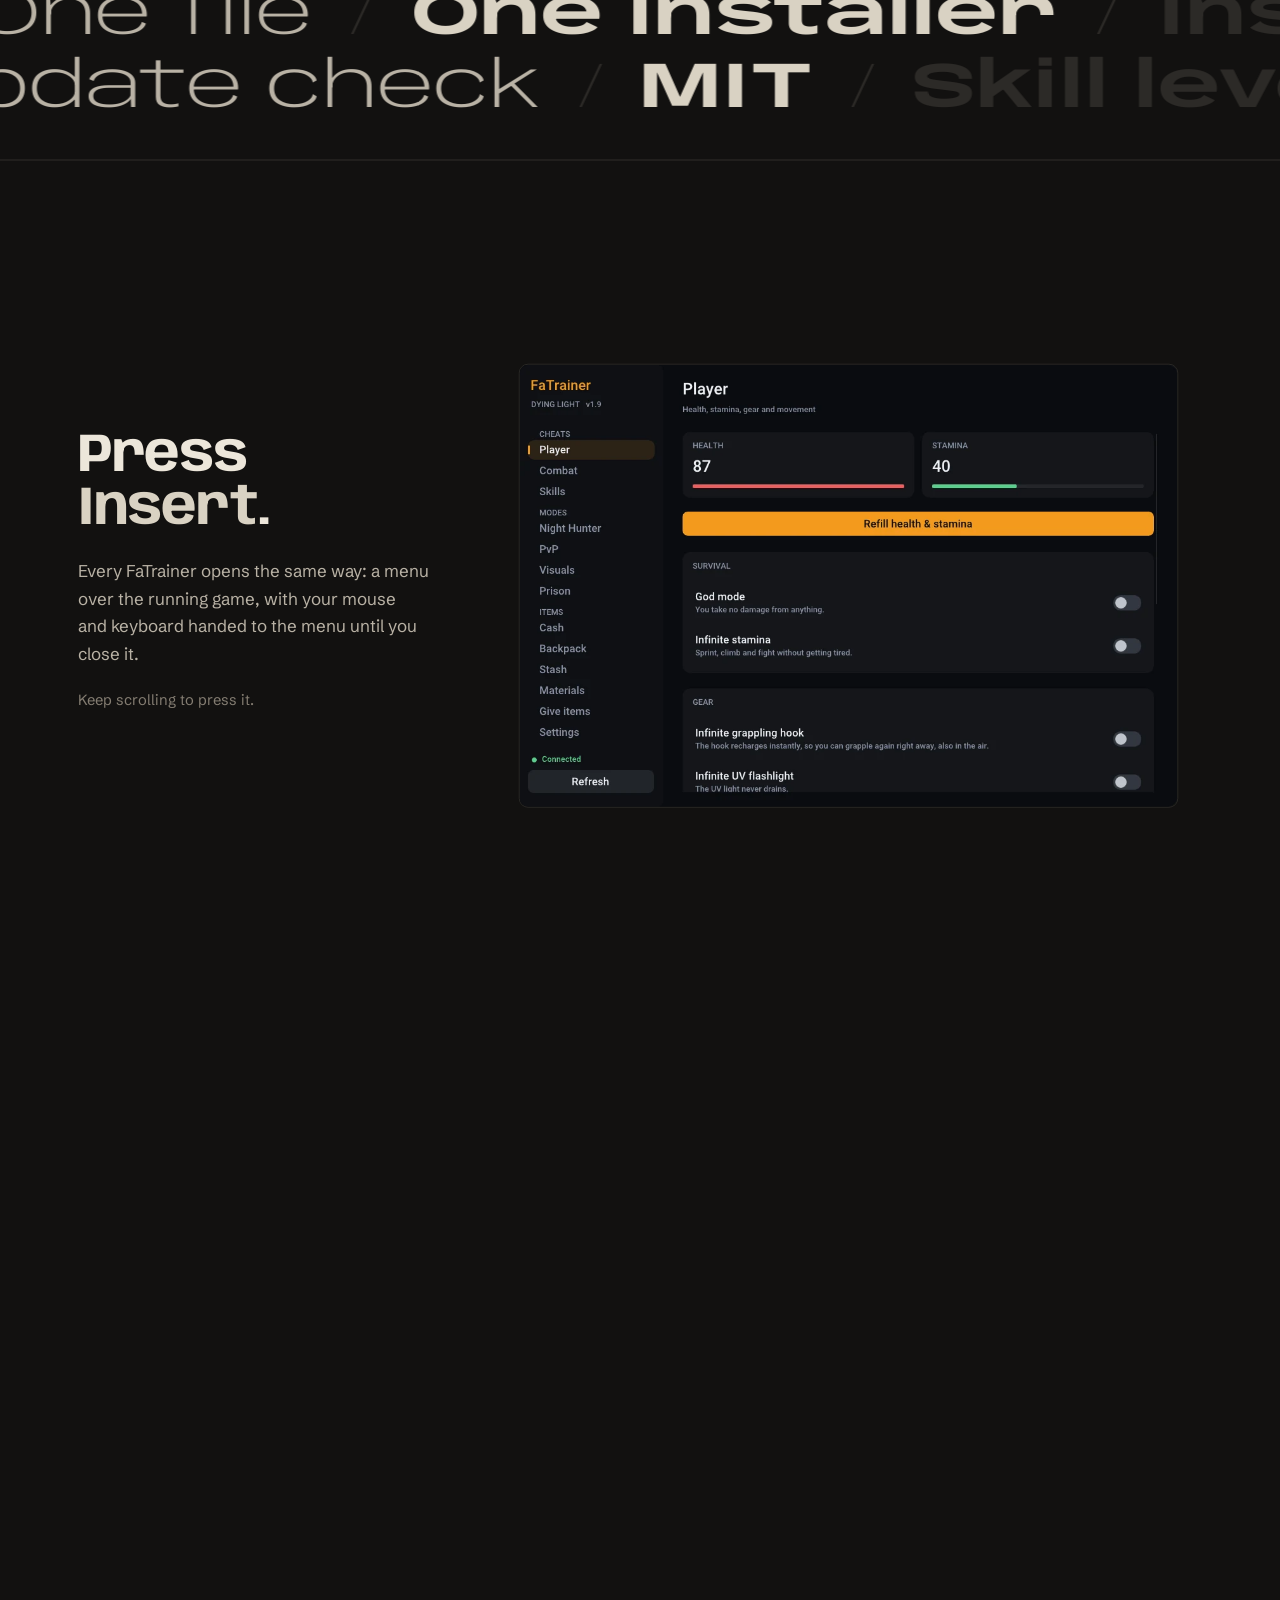
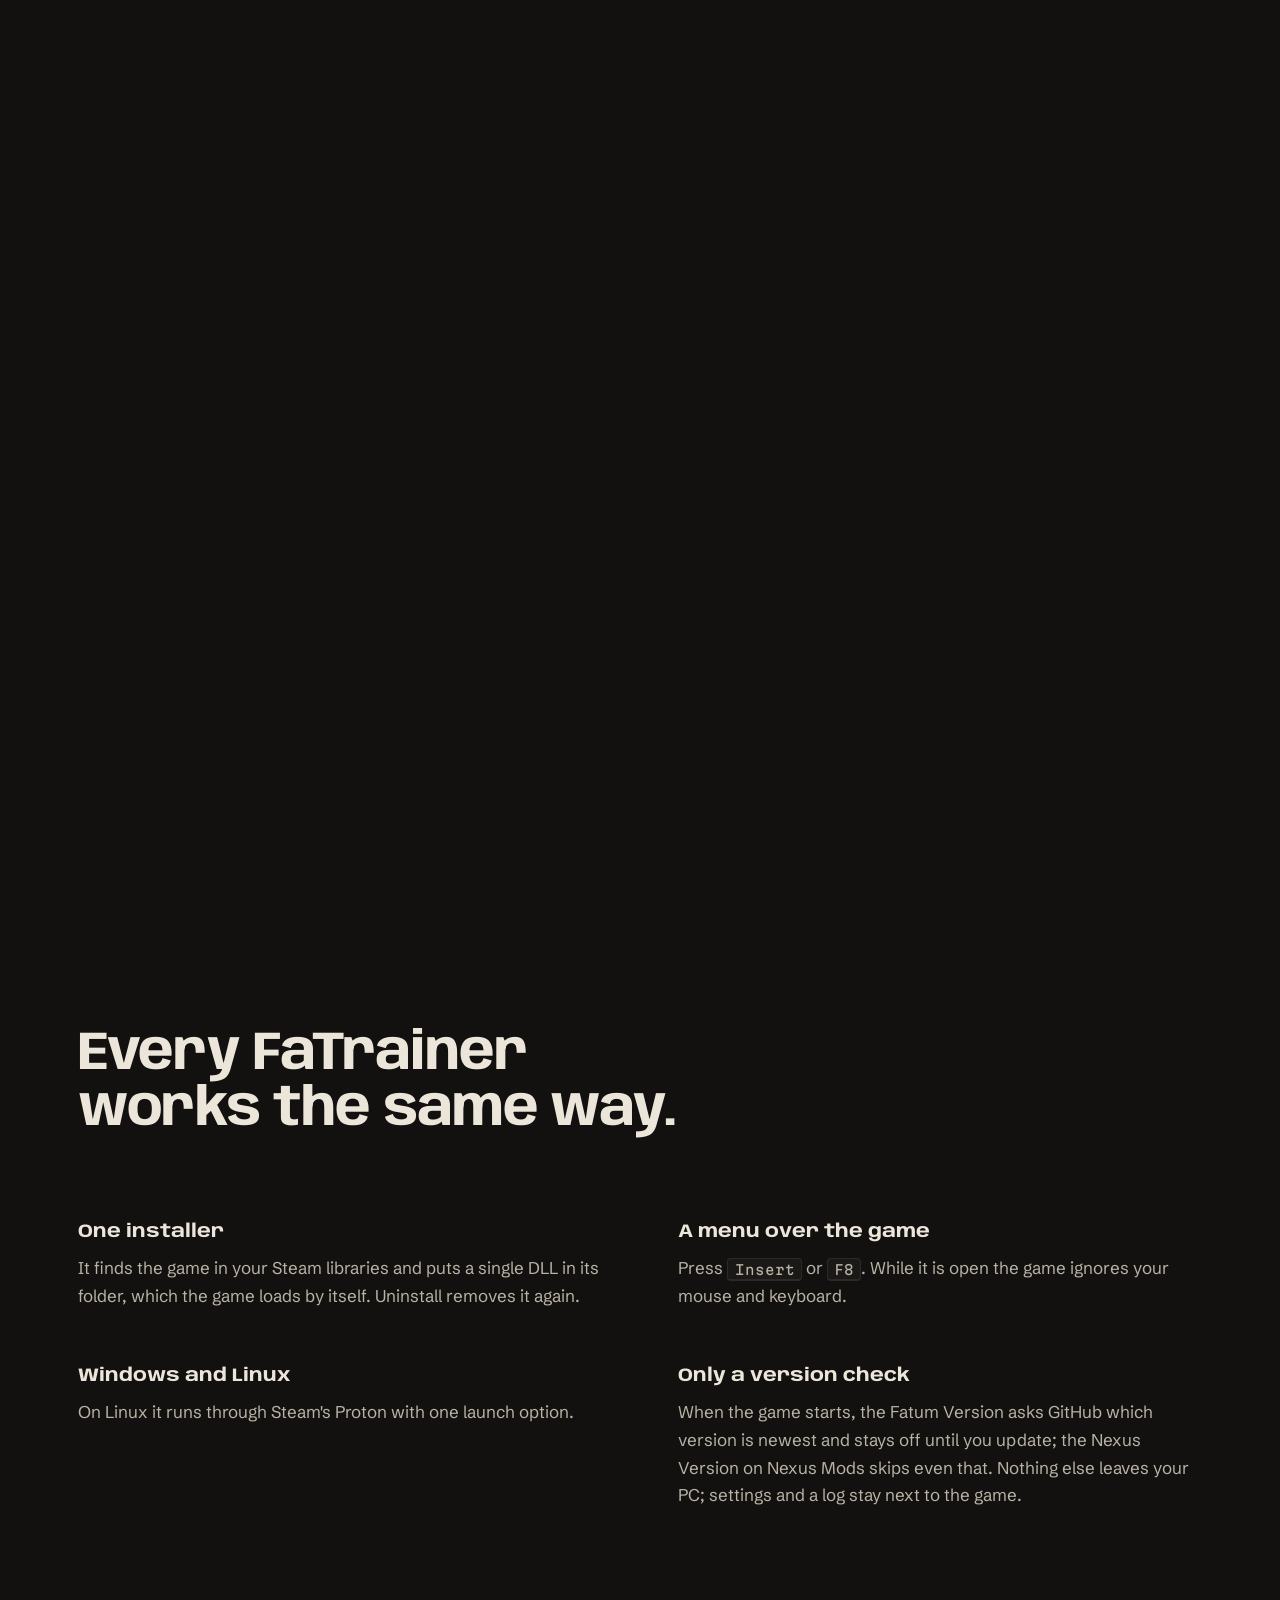
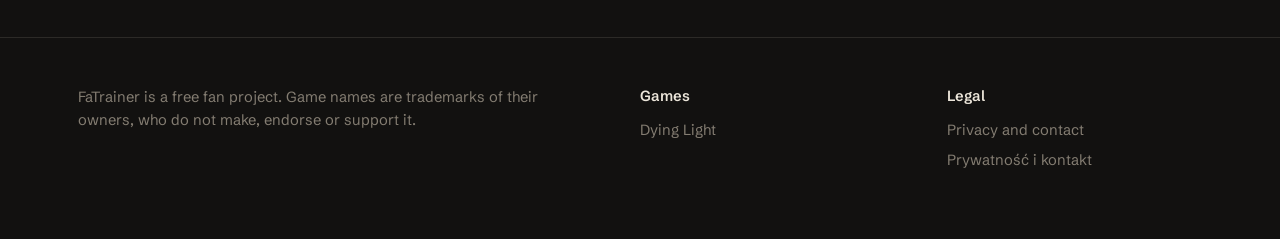
==== commit e55f6ce3: "Name the two editions Fatum Version and Nexus Version in file names, window titles, the trainer side" ====
--- a/site/index.html
+++ b/site/index.html
@@ -91,7 +91,7 @@
         <div class="fade"><h3>One installer</h3><p>It finds the game in your Steam libraries and puts a single DLL in its folder, which the game loads by itself. Uninstall removes it again.</p></div>
         <div class="fade"><h3>A menu over the game</h3><p>Press <kbd>Insert</kbd> or <kbd>F8</kbd>. While it is open the game ignores your mouse and keyboard.</p></div>
         <div class="fade"><h3>Windows and Linux</h3><p>On Linux it runs through Steam's Proton with one launch option.</p></div>
-        <div class="fade"><h3>Only a version check</h3><p>When the game starts, a trainer from GitHub asks which version is newest and stays off until you update; the Nexus Mods download skips even that. Nothing else leaves your PC; settings and a log stay next to the game.</p></div>
+        <div class="fade"><h3>Only a version check</h3><p>When the game starts, the Fatum Version asks GitHub which version is newest and stays off until you update; the Nexus Version on Nexus Mods skips even that. Nothing else leaves your PC; settings and a log stay next to the game.</p></div>
       </div>
     </div>
   </section>
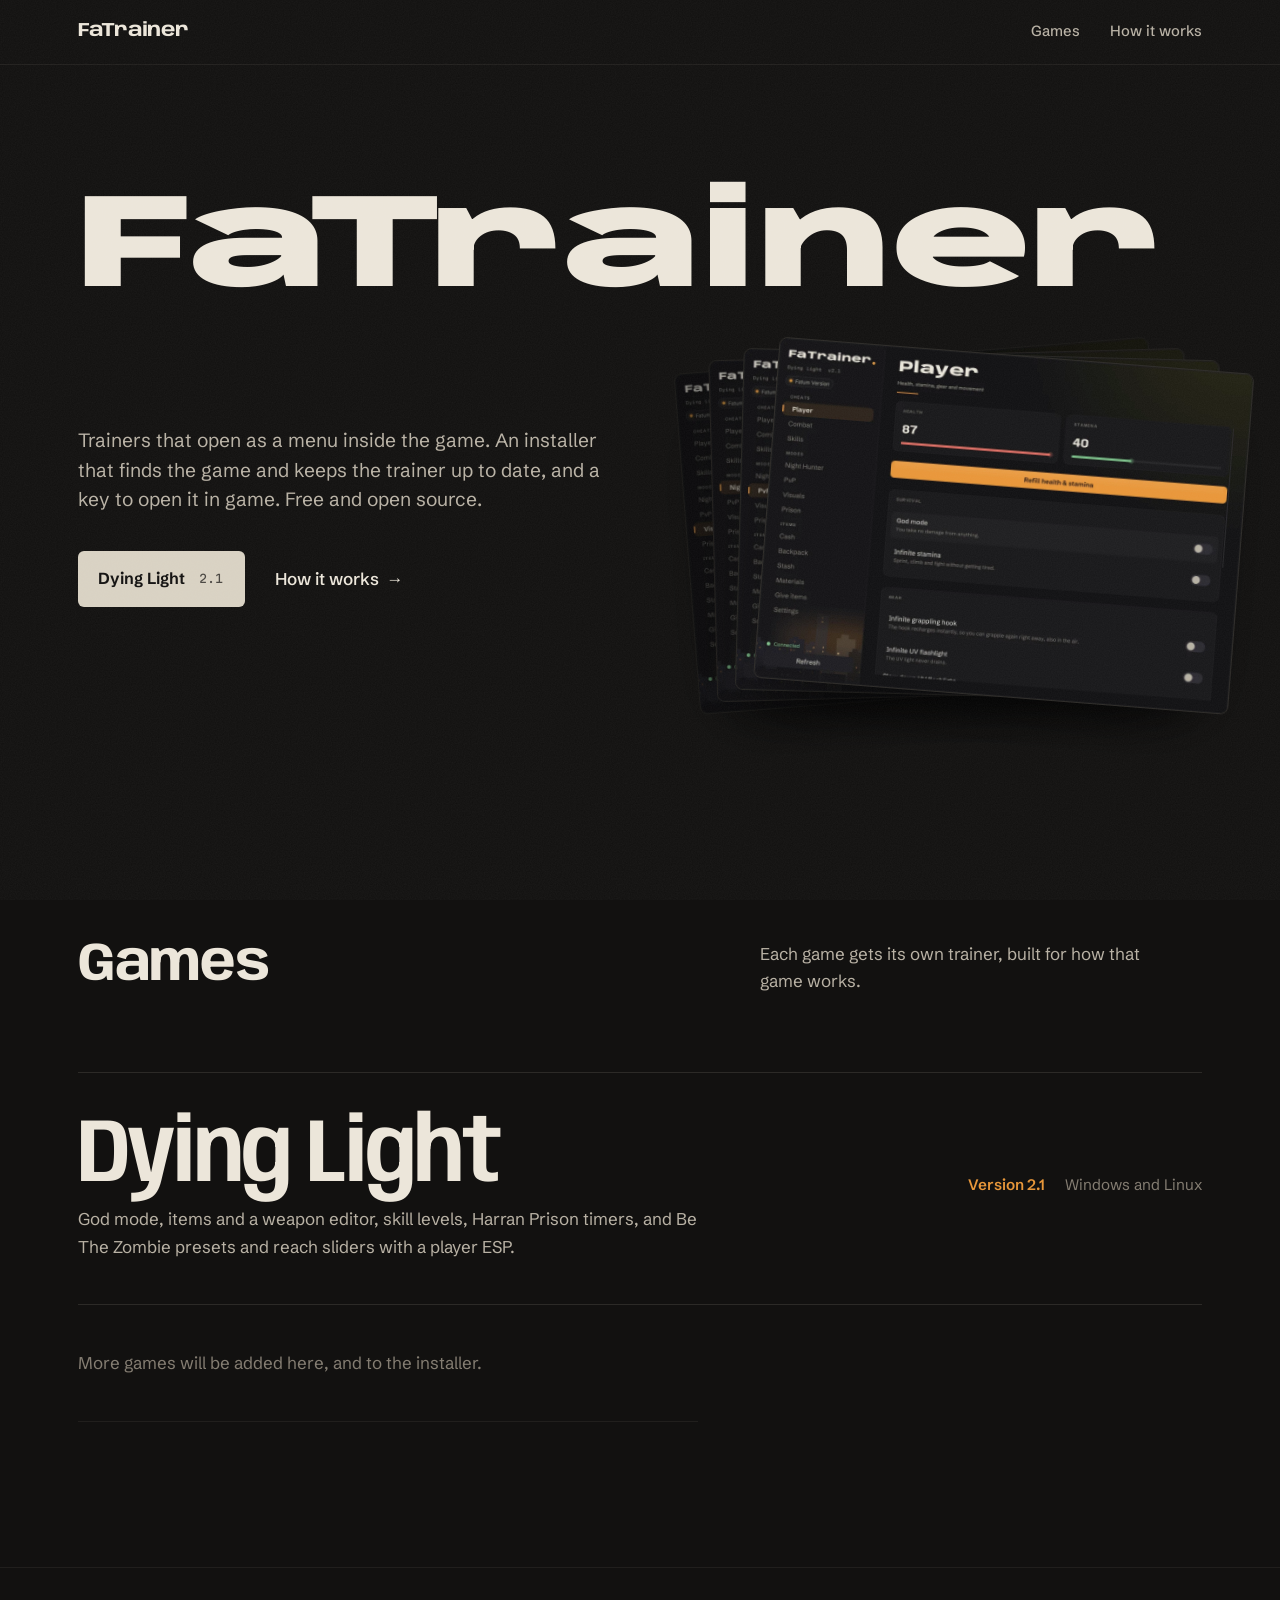
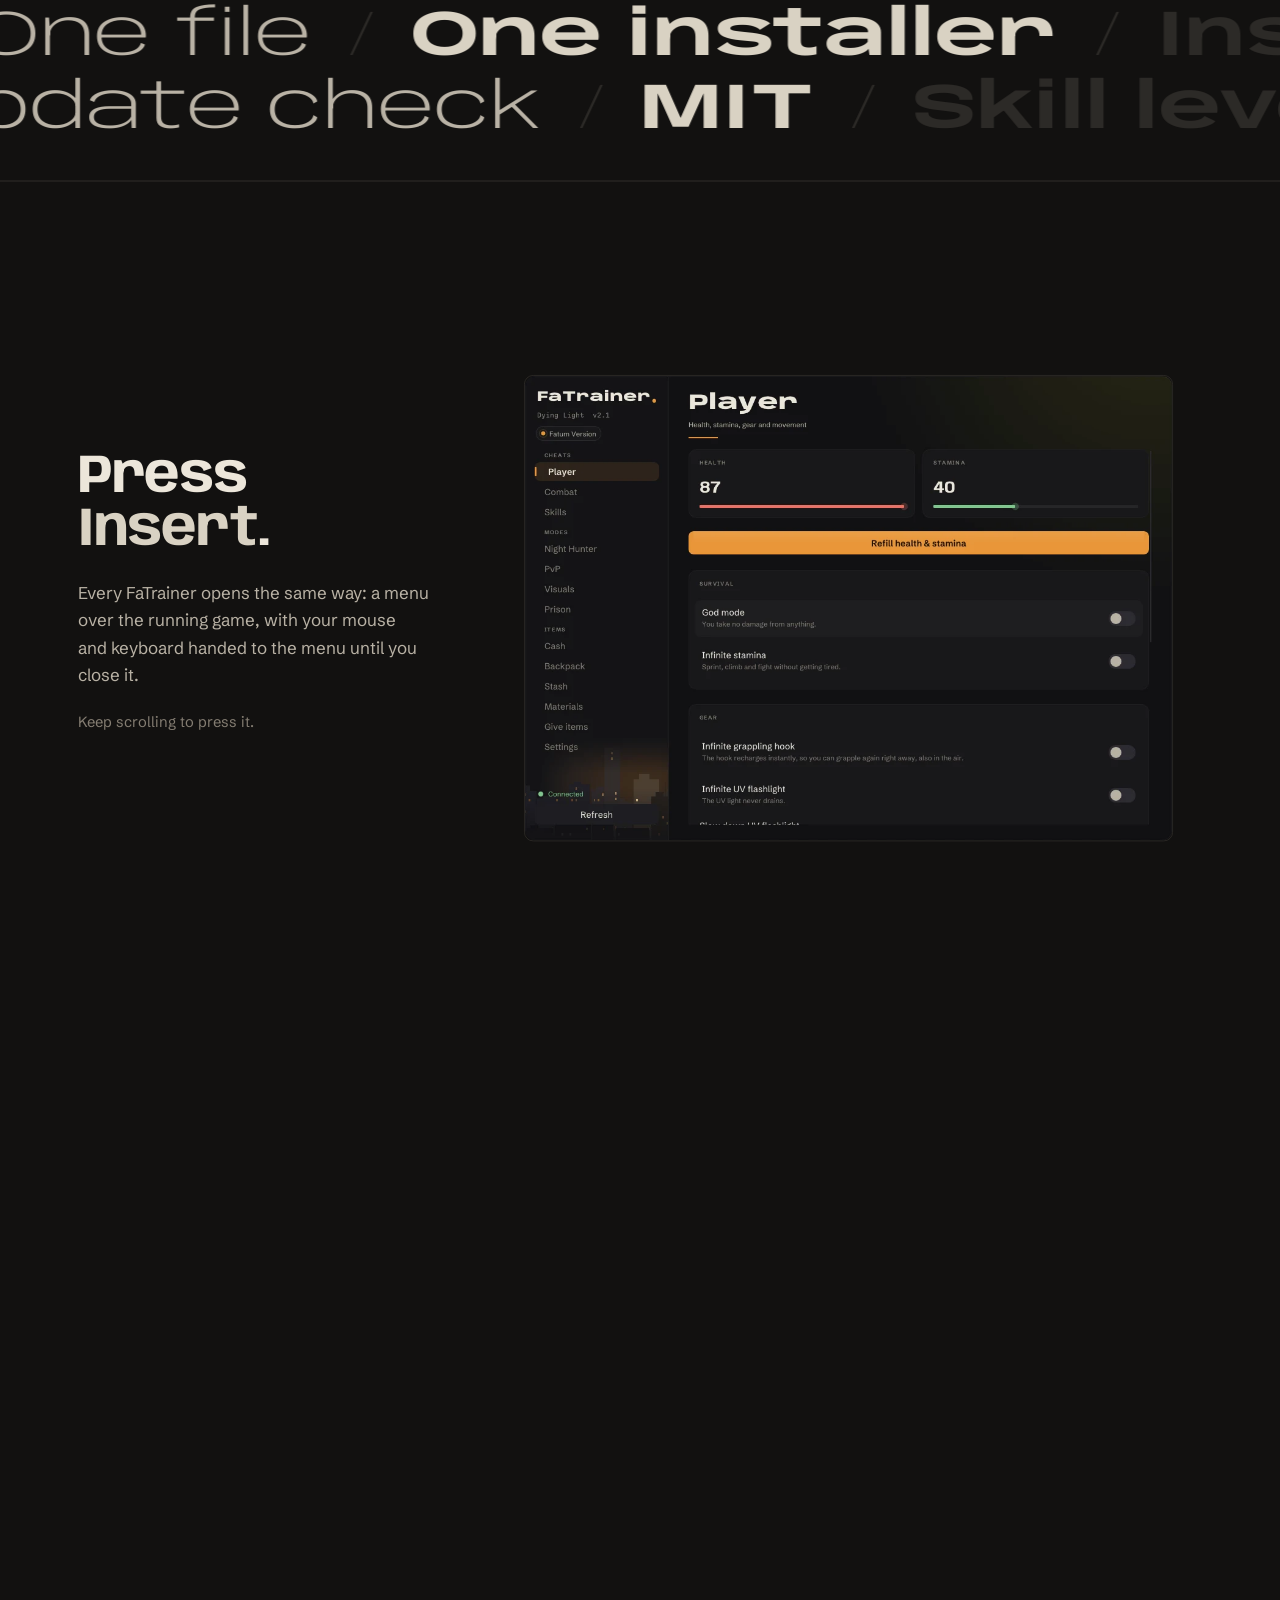
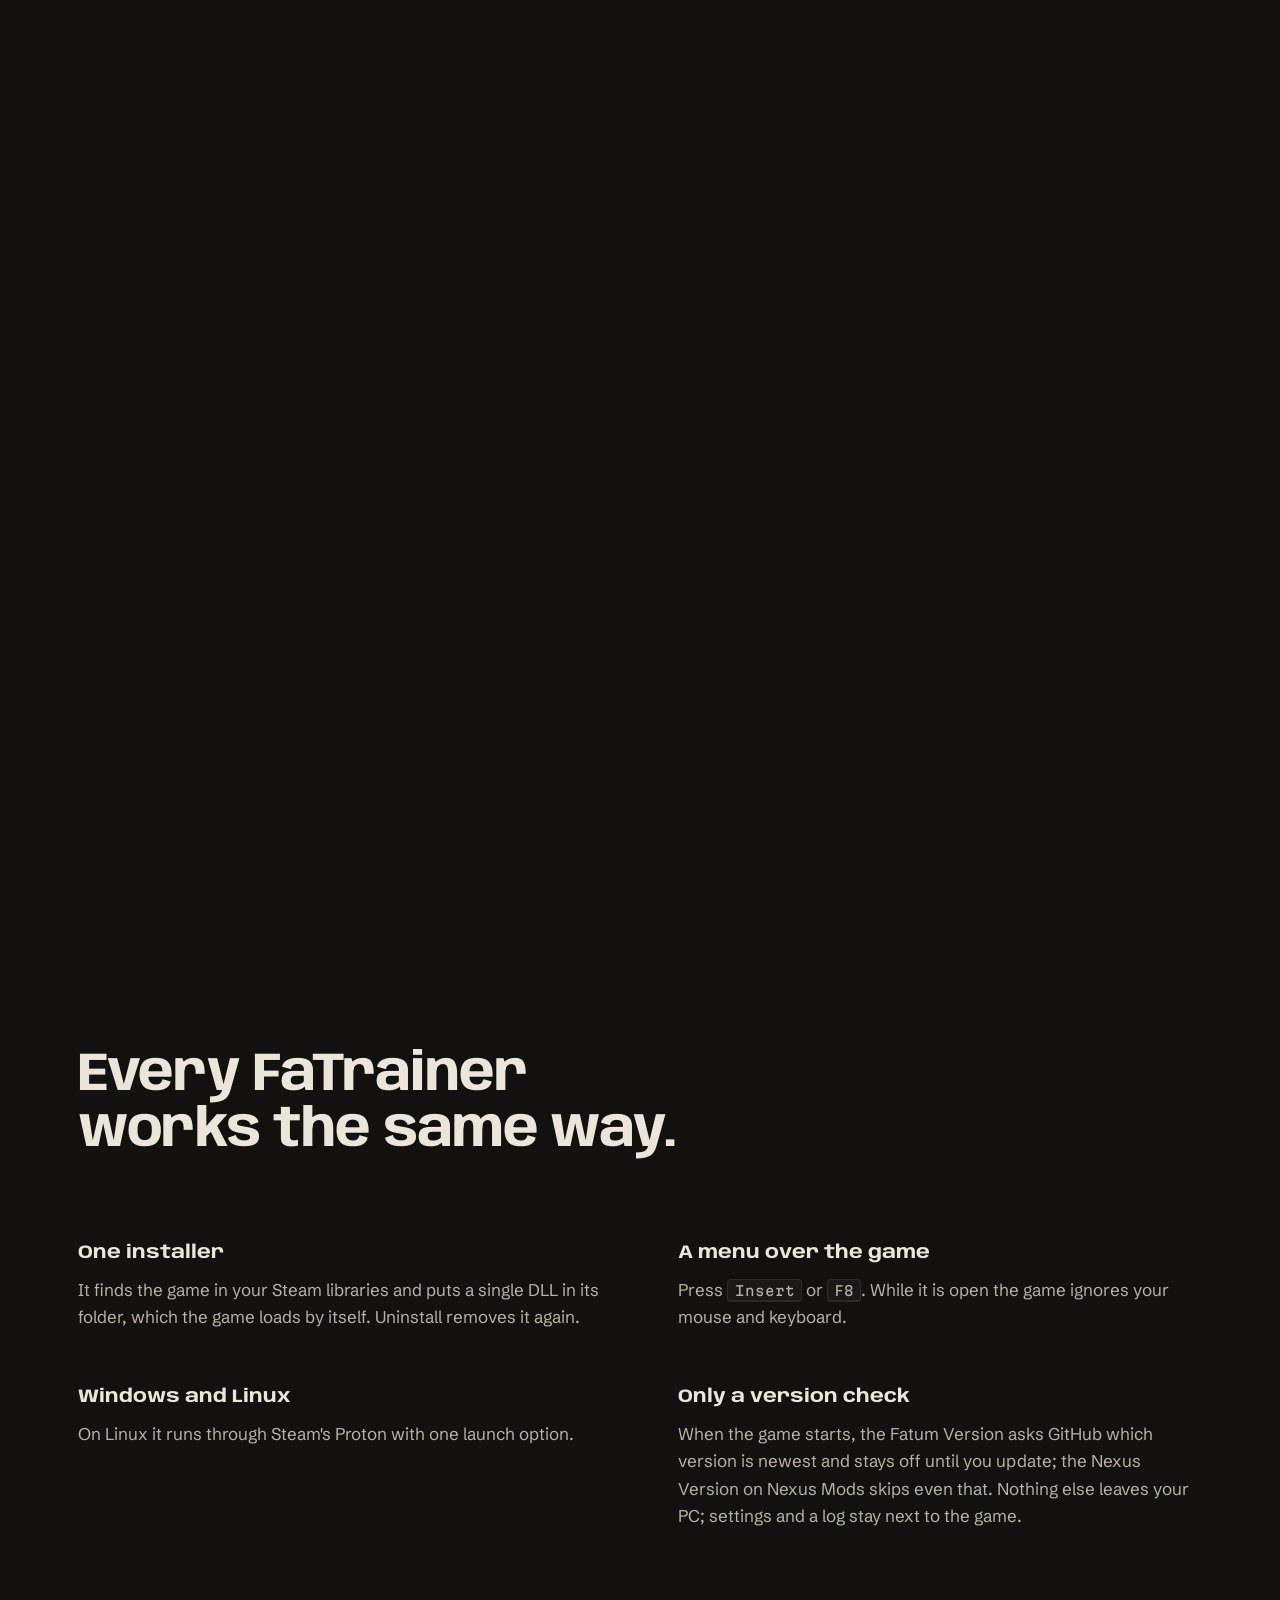
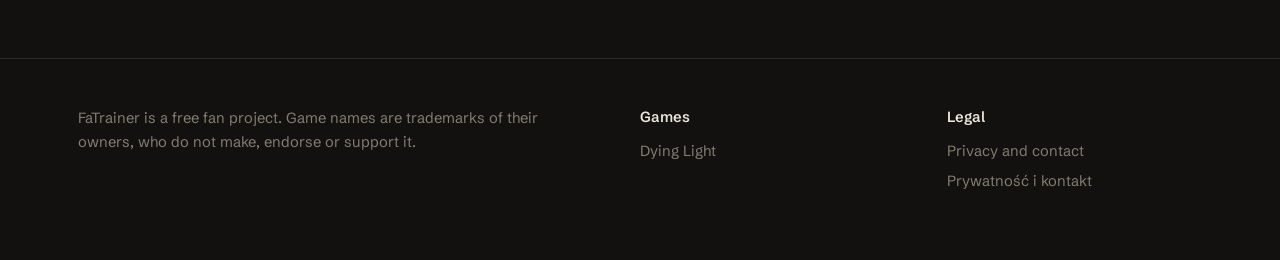
==== commit 856d5f36: "2.1 website: new menu screenshots, presets and appearance options, changes section; taller default m" ====
--- a/site/index.html
+++ b/site/index.html
@@ -8,8 +8,8 @@
 <meta name="theme-color" content="#121110">
 <link rel="icon" href="assets/icon.svg" type="image/svg+xml">
 <link rel="preload" href="assets/fonts/anybody-latin-standard-normal.woff2" as="font" type="font/woff2" crossorigin>
-<link rel="stylesheet" href="assets/style.css?v=11">
-<script src="assets/site.js?v=11" defer></script>
+<link rel="stylesheet" href="assets/style.css?v=12">
+<script src="assets/site.js?v=12" defer></script>
 </head>
 <body>
 <a class="skip" href="#main">Skip to content</a>
@@ -32,13 +32,13 @@
       <div class="hero-grid">
         <div>
           <p class="lead">Trainers that open as a menu inside the game. An installer that finds the game and keeps the trainer up to date, and a key to open it in game. Free and open source.</p>
-          <p class="actions"><a class="button" href="dying-light/">Dying Light <span>2.0</span></a><a class="link-arrow" href="#how">How it works</a></p>
+          <p class="actions"><a class="button" href="dying-light/">Dying Light <span>2.1</span></a><a class="link-arrow" href="#how">How it works</a></p>
         </div>
         <div class="deck" data-p="top" aria-hidden="true">
-          <img style="--k: -1.5; --a: 1.5" src="dying-light/img/visuals.webp" width="1038" height="698" alt="">
-          <img style="--k: -0.5; --a: 0.5" src="dying-light/img/zombie.webp" width="1038" height="698" alt="">
-          <img style="--k: 0.5; --a: 0.5" src="dying-light/img/pvp.webp" width="1038" height="698" alt="">
-          <img style="--k: 1.5; --a: 1.5" src="dying-light/img/player.webp" width="1038" height="698" alt="">
+          <img style="--k: -1.5; --a: 1.5" src="dying-light/img/visuals.webp" width="1060" height="760" alt="">
+          <img style="--k: -0.5; --a: 0.5" src="dying-light/img/zombie.webp" width="1060" height="760" alt="">
+          <img style="--k: 0.5; --a: 0.5" src="dying-light/img/pvp.webp" width="1060" height="760" alt="">
+          <img style="--k: 1.5; --a: 1.5" src="dying-light/img/player.webp" width="1060" height="760" alt="">
         </div>
       </div>
     </div>
@@ -54,8 +54,8 @@
         <li class="game fade" style="--game-accent: #e8973a; --skyline: url(/dying-light/img/harran-front-lit.svg)">
           <a href="dying-light/">
             <h2>Dying Light</h2>
-            <span class="meta"><b>Version 2.0</b><span>Windows and Linux</span></span>
-            <p>God mode, items and a weapon editor, skill levels, Harran Prison timers, and Be The Zombie reach sliders with a player ESP.</p>
+            <span class="meta"><b>Version 2.1</b><span>Windows and Linux</span></span>
+            <p>God mode, items and a weapon editor, skill levels, Harran Prison timers, and Be The Zombie presets and reach sliders with a player ESP.</p>
           </a>
         </li>
       </ul>
@@ -77,7 +77,7 @@
       </div>
       <div class="press-visual">
         <div class="keycap" aria-hidden="true">Insert</div>
-        <figure class="press-shot"><img src="dying-light/img/player.webp" width="1038" height="698" loading="lazy" alt="The FaTrainer menu for Dying Light on its Player page, with health and stamina readouts and switches for god mode and infinite stamina."></figure>
+        <figure class="press-shot"><img src="dying-light/img/player.webp" width="1060" height="760" loading="lazy" alt="The FaTrainer menu for Dying Light on its Player page, with health and stamina readouts and switches for god mode and infinite stamina."></figure>
       </div>
     </div>
   </section>
--- a/site/assets/style.css
+++ b/site/assets/style.css
@@ -272,7 +272,7 @@
 
 .hub-hero { overflow: clip; }
 .hub-hero .hero-grid { align-items: center; }
-.deck { position: relative; aspect-ratio: 1038 / 698; perspective: 1400px; --tx: 0; --ty: 0; }
+.deck { position: relative; aspect-ratio: 1060 / 760; perspective: 1400px; --tx: 0; --ty: 0; }
 .deck img { position: absolute; inset: 0; width: 100%; height: auto; border-radius: 8px; border: 1px solid var(--line); box-shadow: 0 30px 60px -30px rgba(0, 0, 0, 0.8); transform-origin: 50% 120%;
   transform: rotateY(calc(var(--tx) * 10deg)) rotateX(calc(var(--ty) * -8deg)) translateX(calc(var(--k) * (14px + var(--p, 0) * 70px))) translateY(calc(var(--a) * var(--p, 0) * 30px)) rotate(calc(var(--k) * (3deg + var(--p, 0) * 7deg)));
   filter: brightness(calc(0.55 + (var(--k) + 1.5) * 0.15)); transition: filter 400ms var(--out), translate 500ms var(--out), transform 600ms var(--out); }
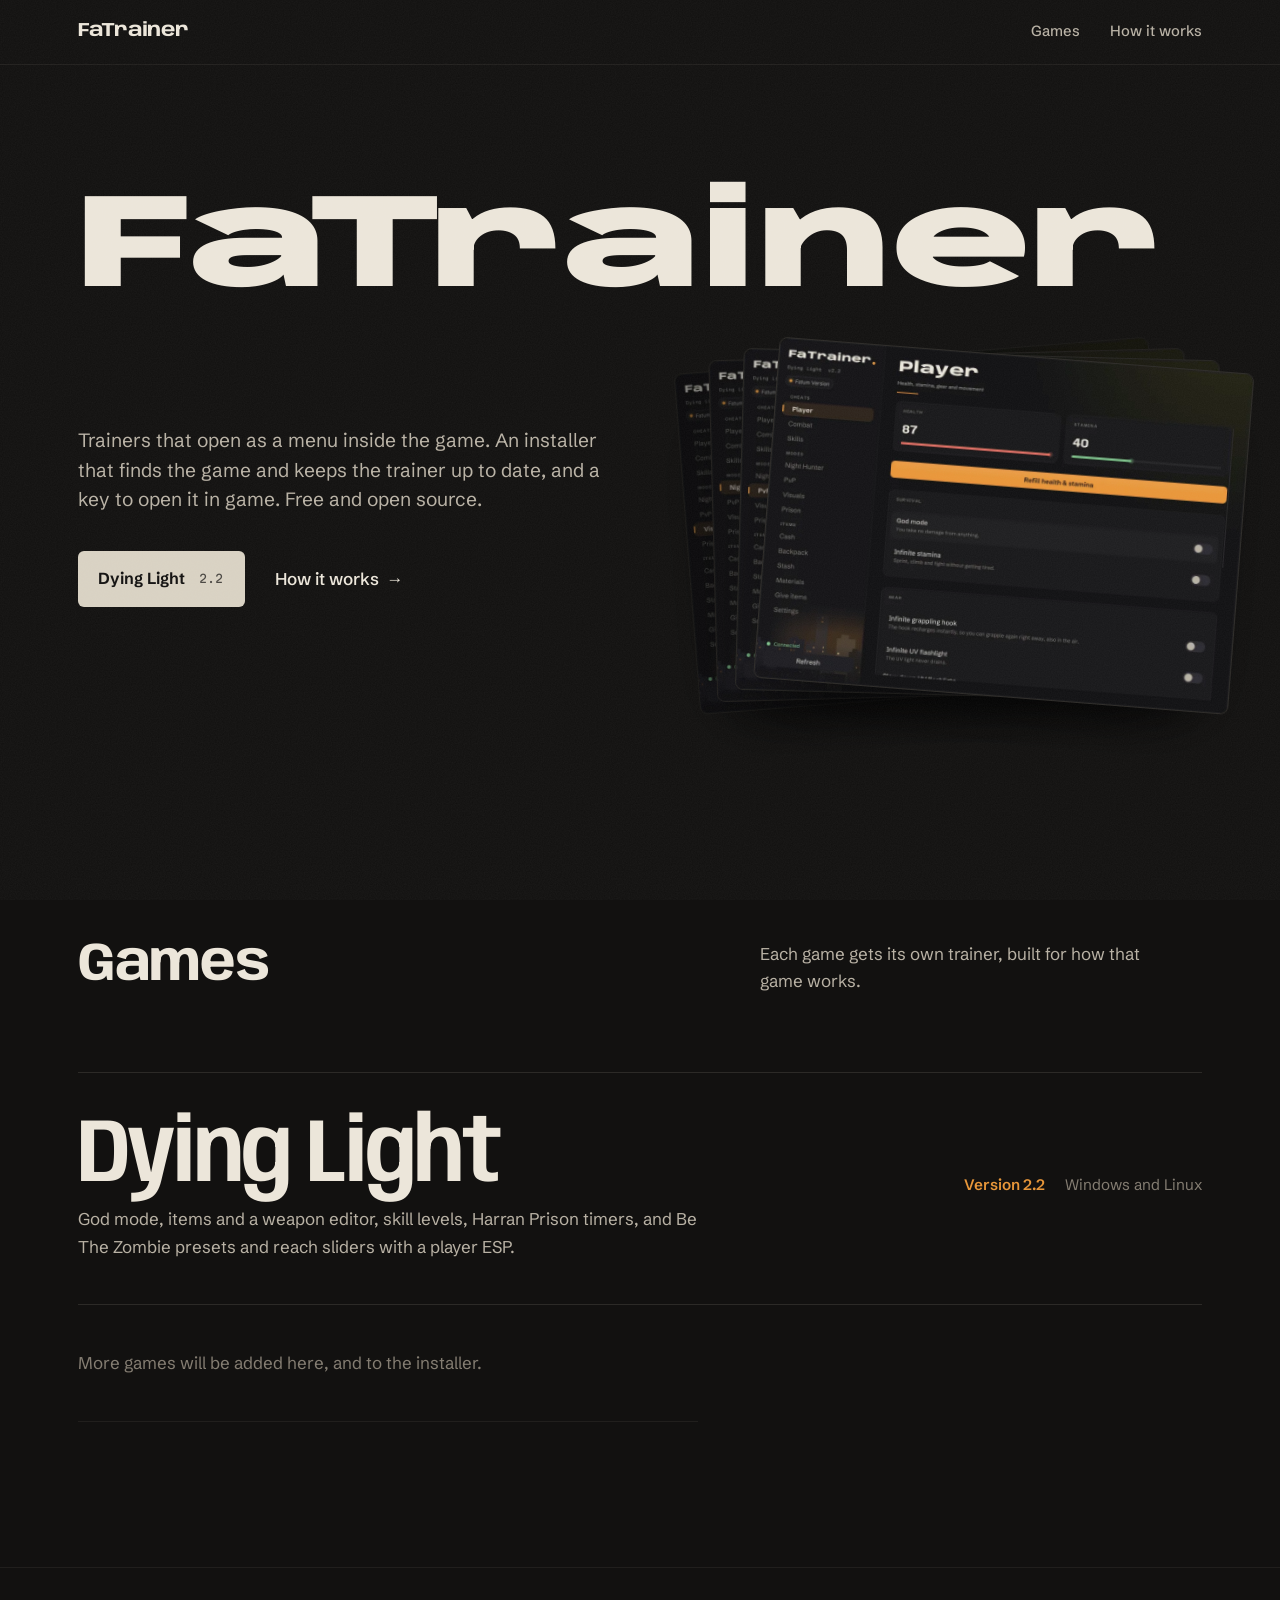
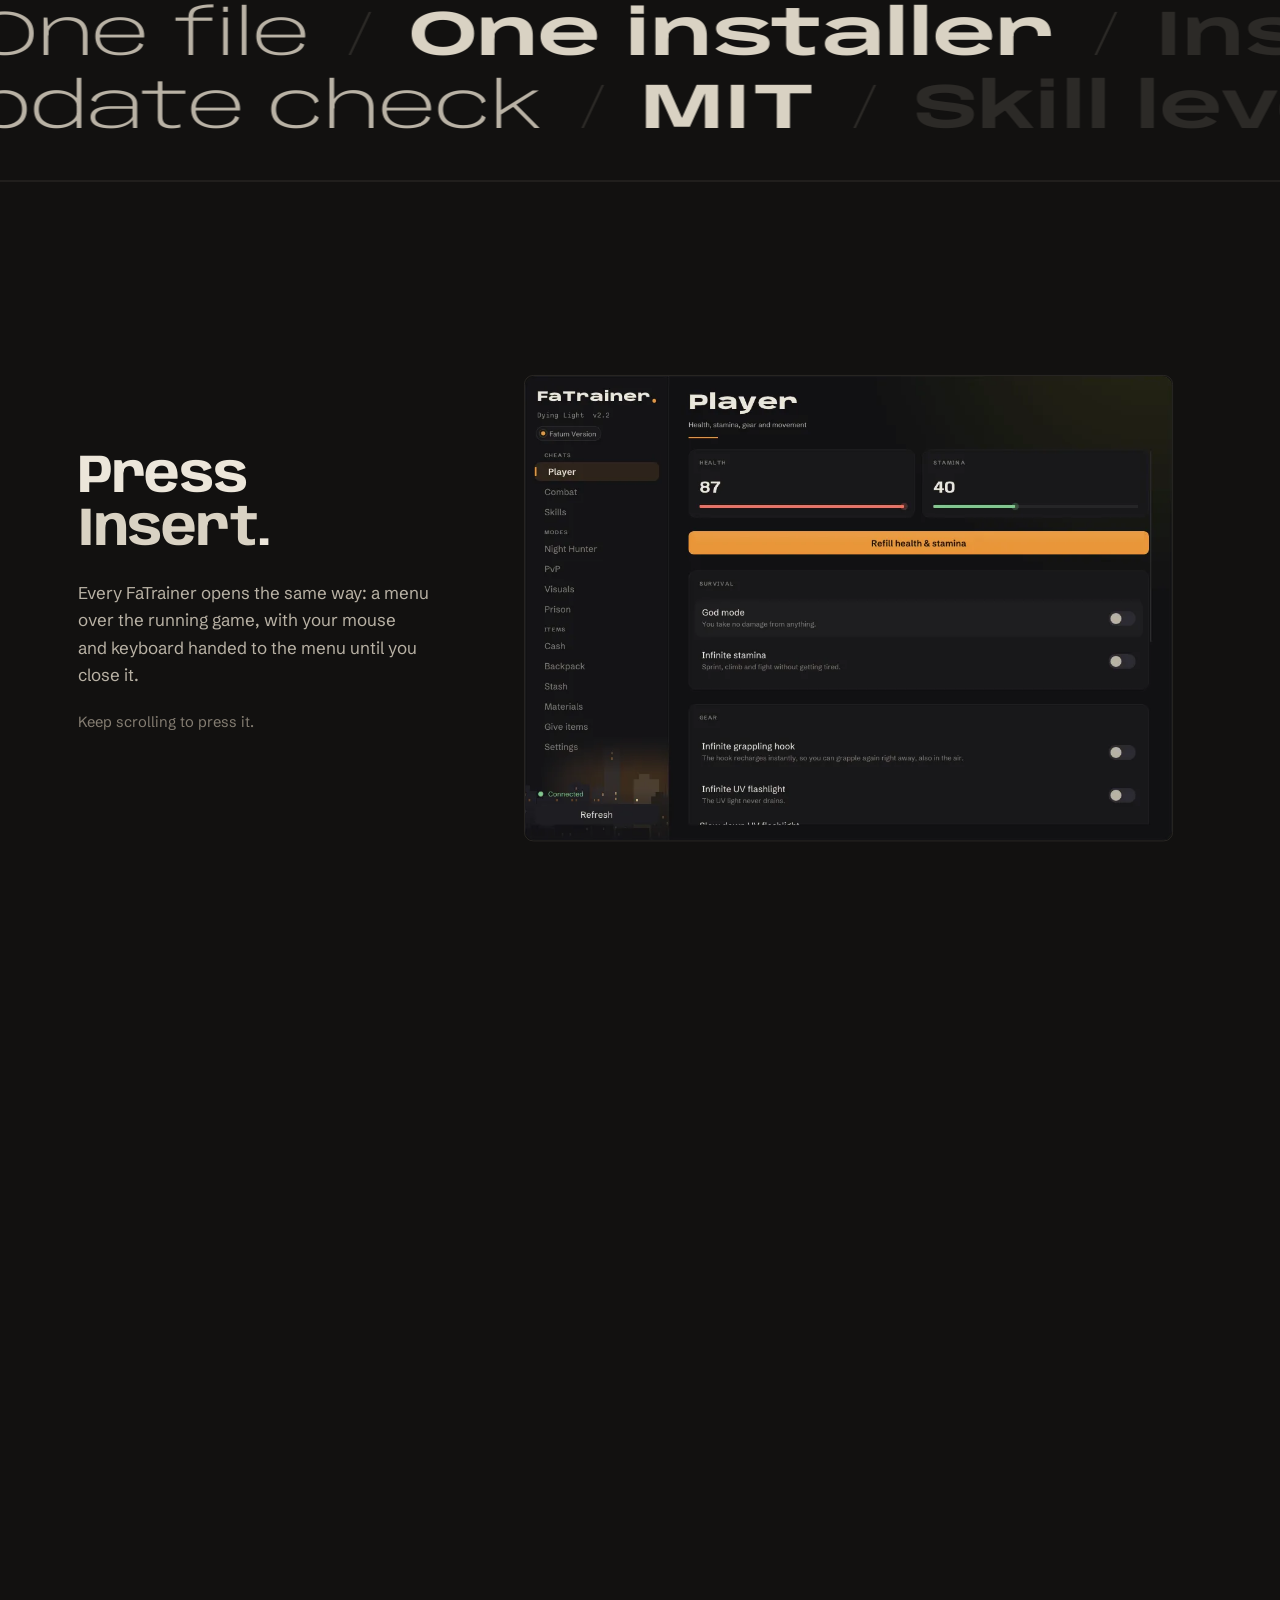
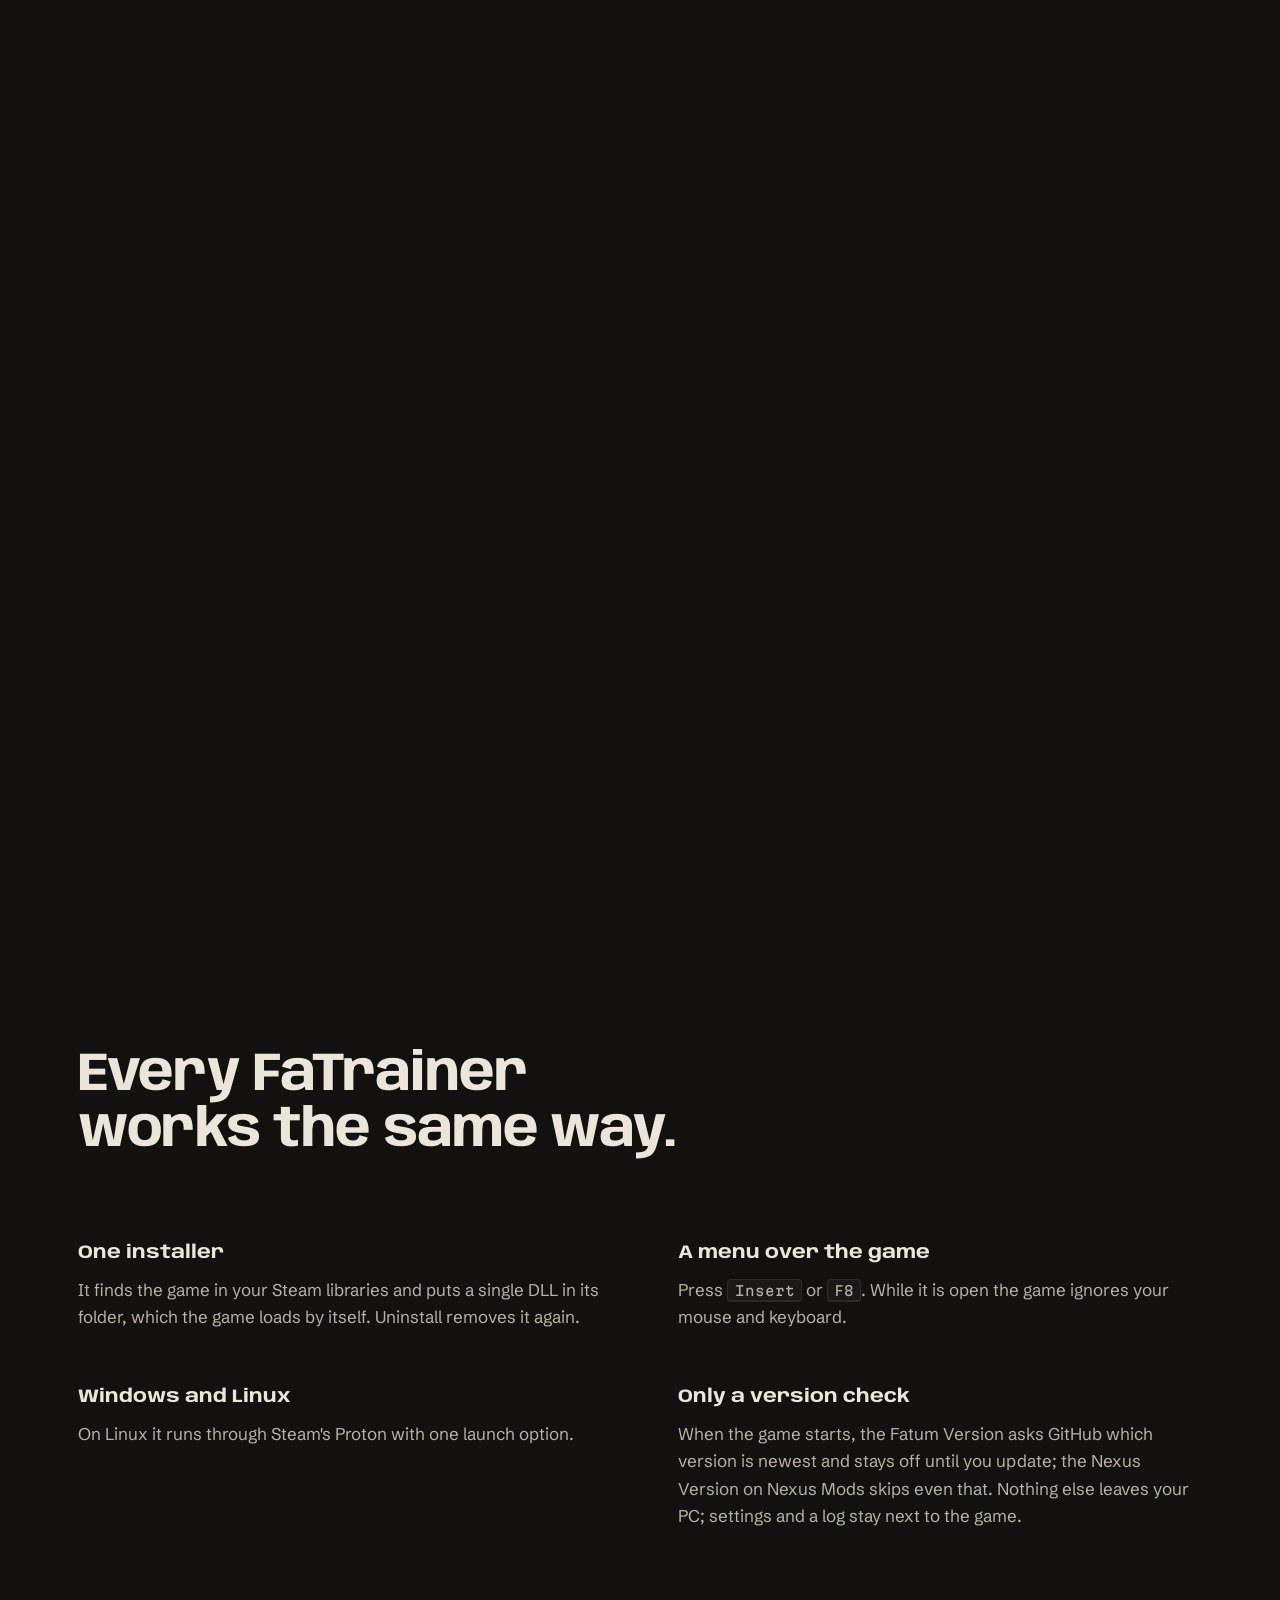
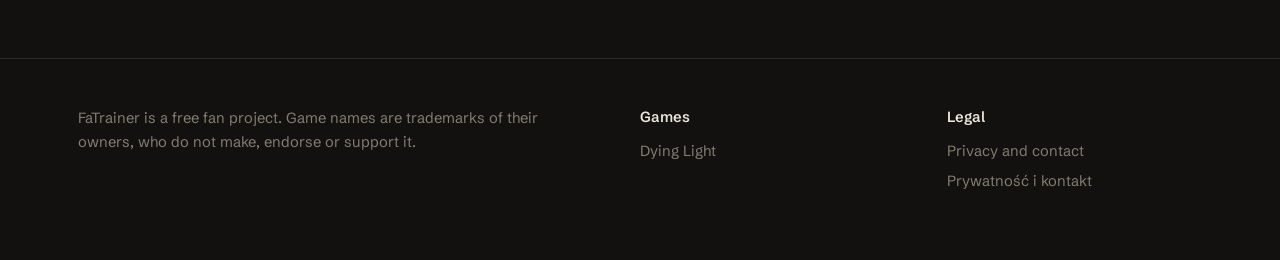
==== commit d6688fa0: "2.2: Dodge spit for survivors, Night Hunter glow color, skill trees read from the game's skill conta" ====
--- a/site/index.html
+++ b/site/index.html
@@ -32,7 +32,7 @@
       <div class="hero-grid">
         <div>
           <p class="lead">Trainers that open as a menu inside the game. An installer that finds the game and keeps the trainer up to date, and a key to open it in game. Free and open source.</p>
-          <p class="actions"><a class="button" href="dying-light/">Dying Light <span>2.1</span></a><a class="link-arrow" href="#how">How it works</a></p>
+          <p class="actions"><a class="button" href="dying-light/">Dying Light <span>2.2</span></a><a class="link-arrow" href="#how">How it works</a></p>
         </div>
         <div class="deck" data-p="top" aria-hidden="true">
           <img style="--k: -1.5; --a: 1.5" src="dying-light/img/visuals.webp" width="1060" height="760" alt="">
@@ -54,7 +54,7 @@
         <li class="game fade" style="--game-accent: #e8973a; --skyline: url(/dying-light/img/harran-front-lit.svg)">
           <a href="dying-light/">
             <h2>Dying Light</h2>
-            <span class="meta"><b>Version 2.1</b><span>Windows and Linux</span></span>
+            <span class="meta"><b>Version 2.2</b><span>Windows and Linux</span></span>
             <p>God mode, items and a weapon editor, skill levels, Harran Prison timers, and Be The Zombie presets and reach sliders with a player ESP.</p>
           </a>
         </li>
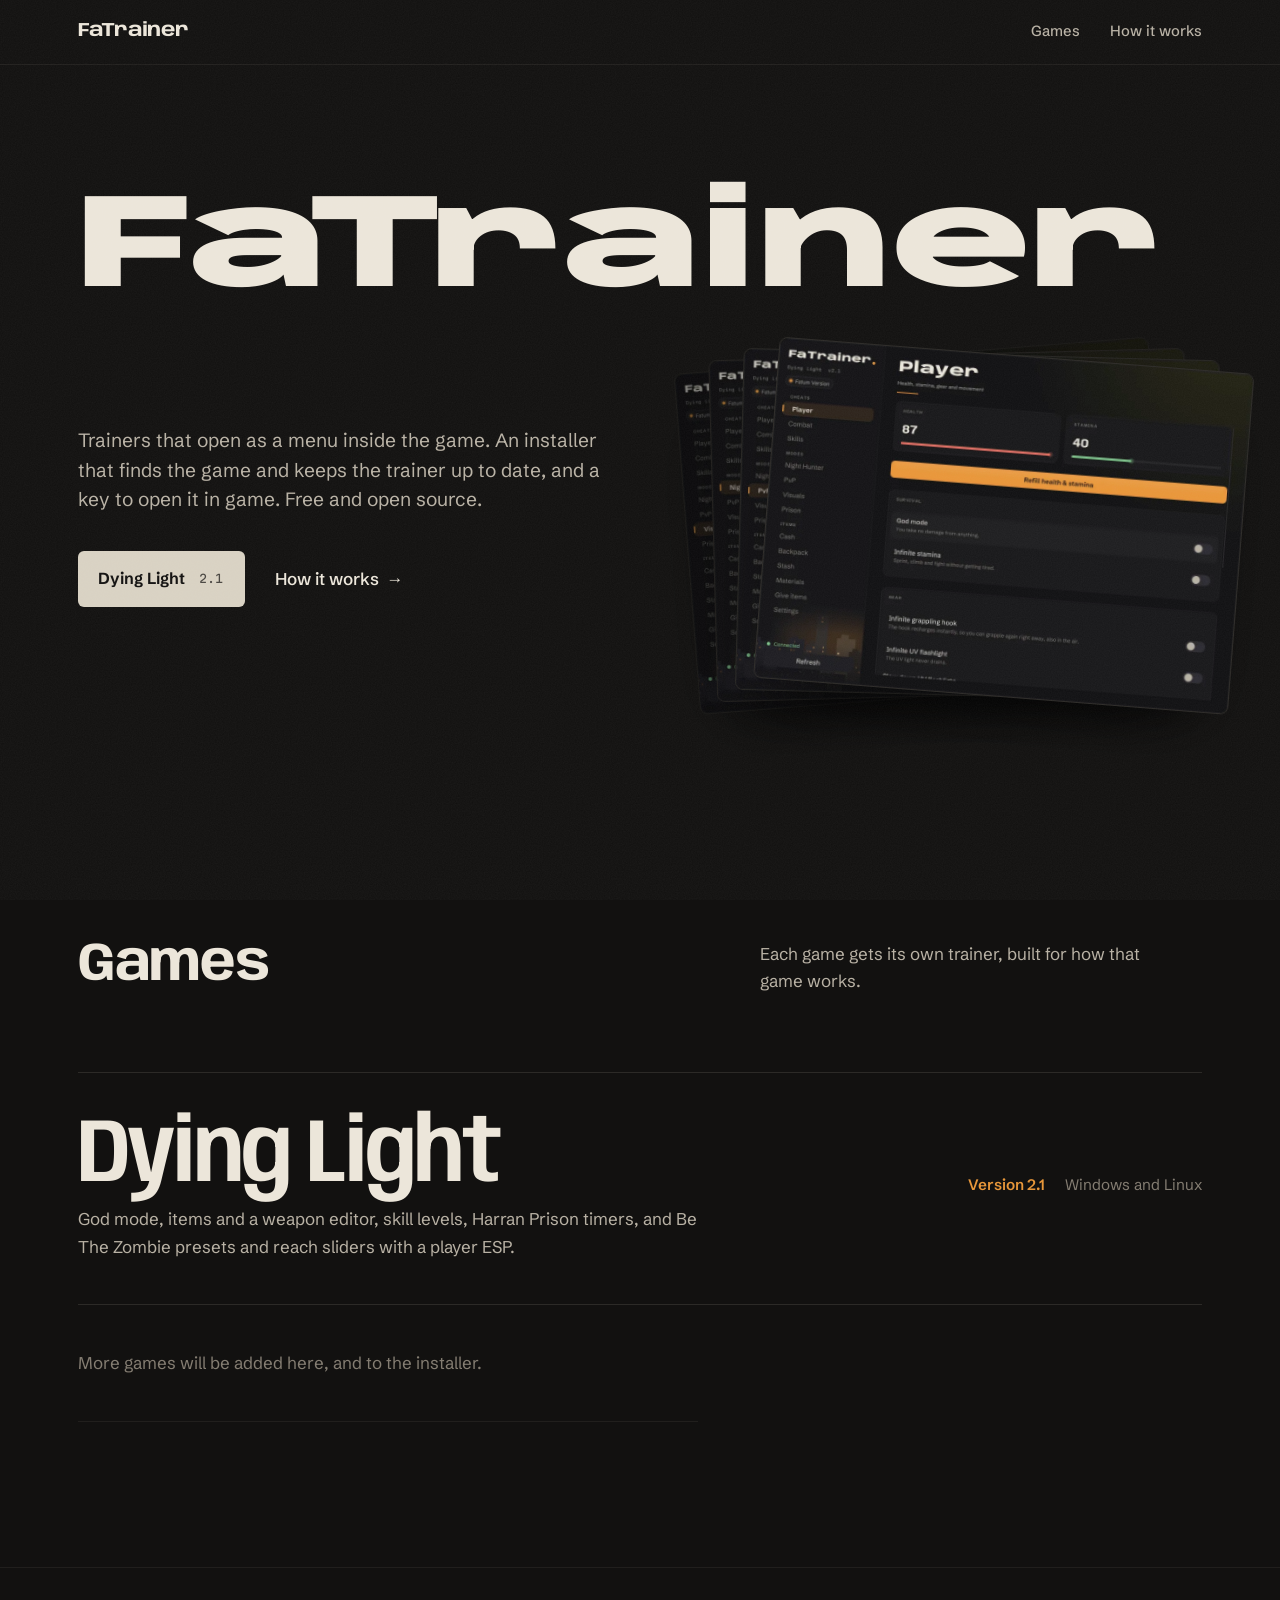
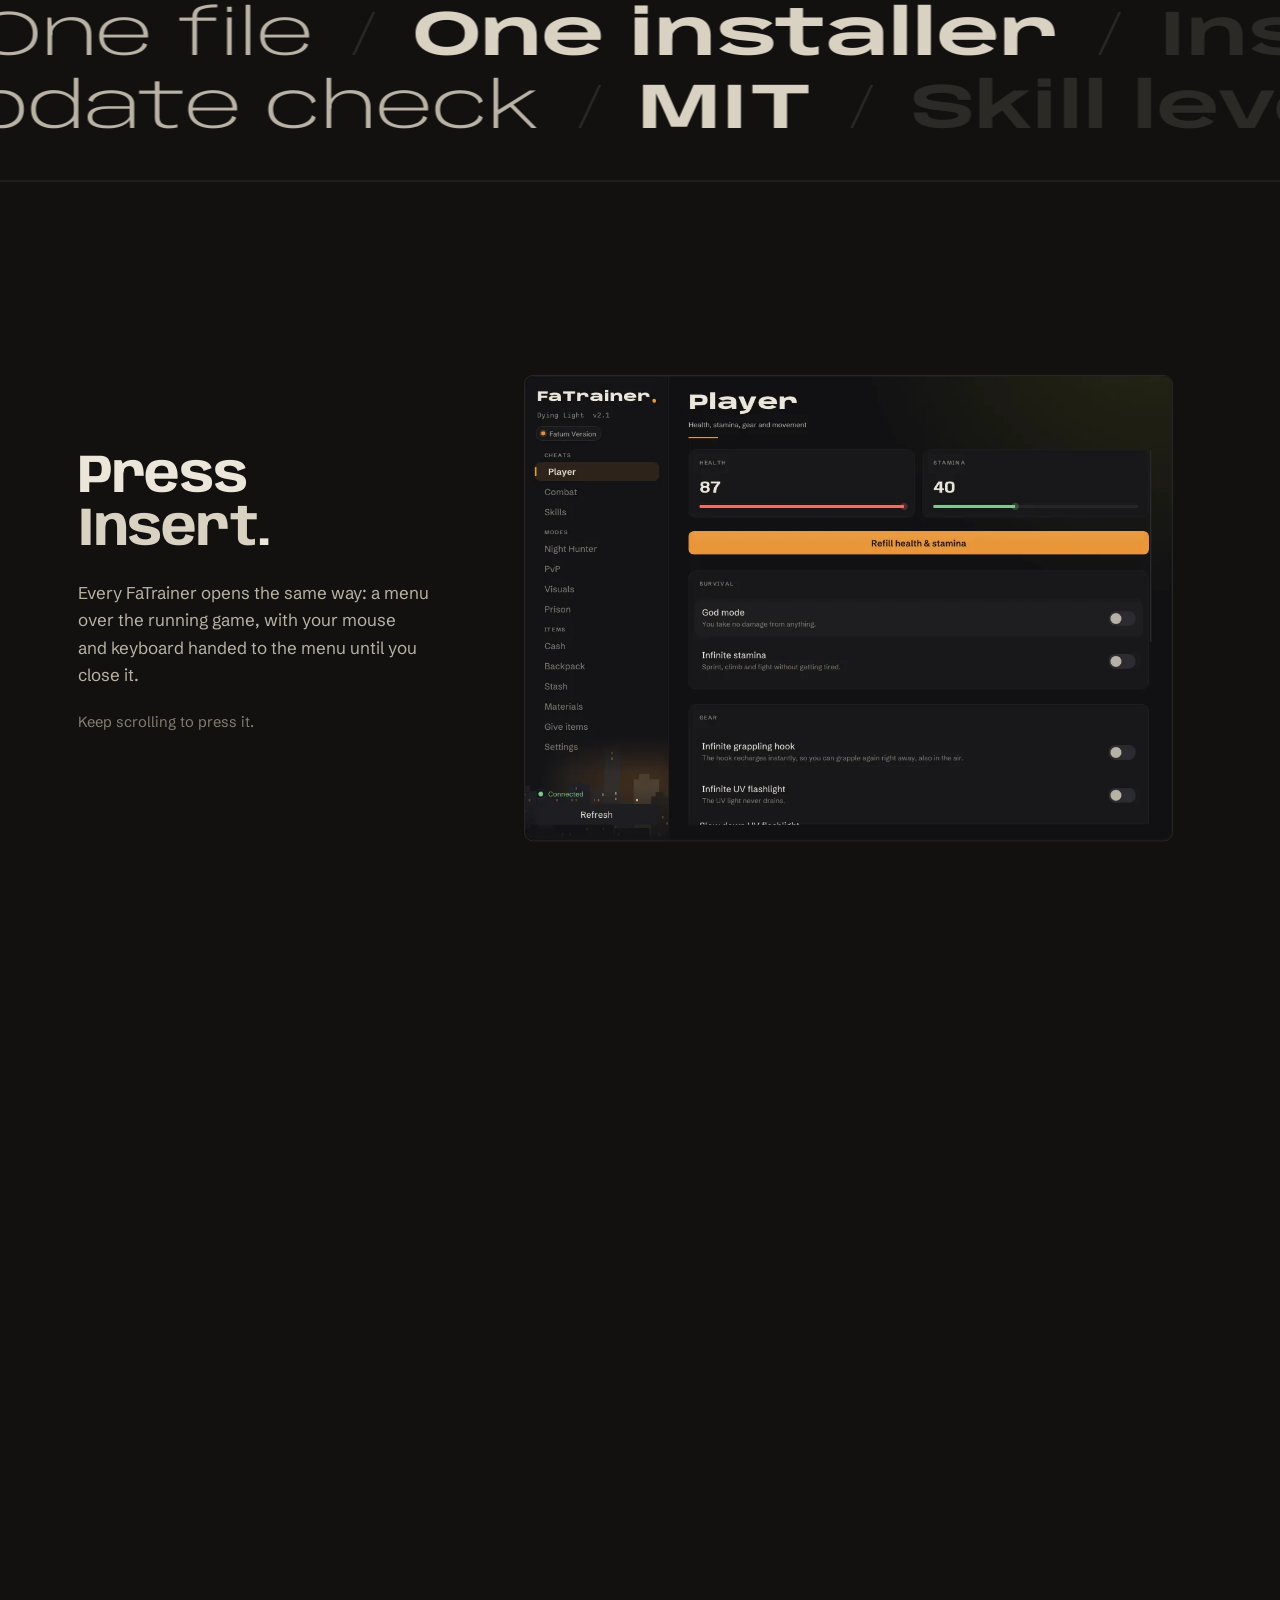
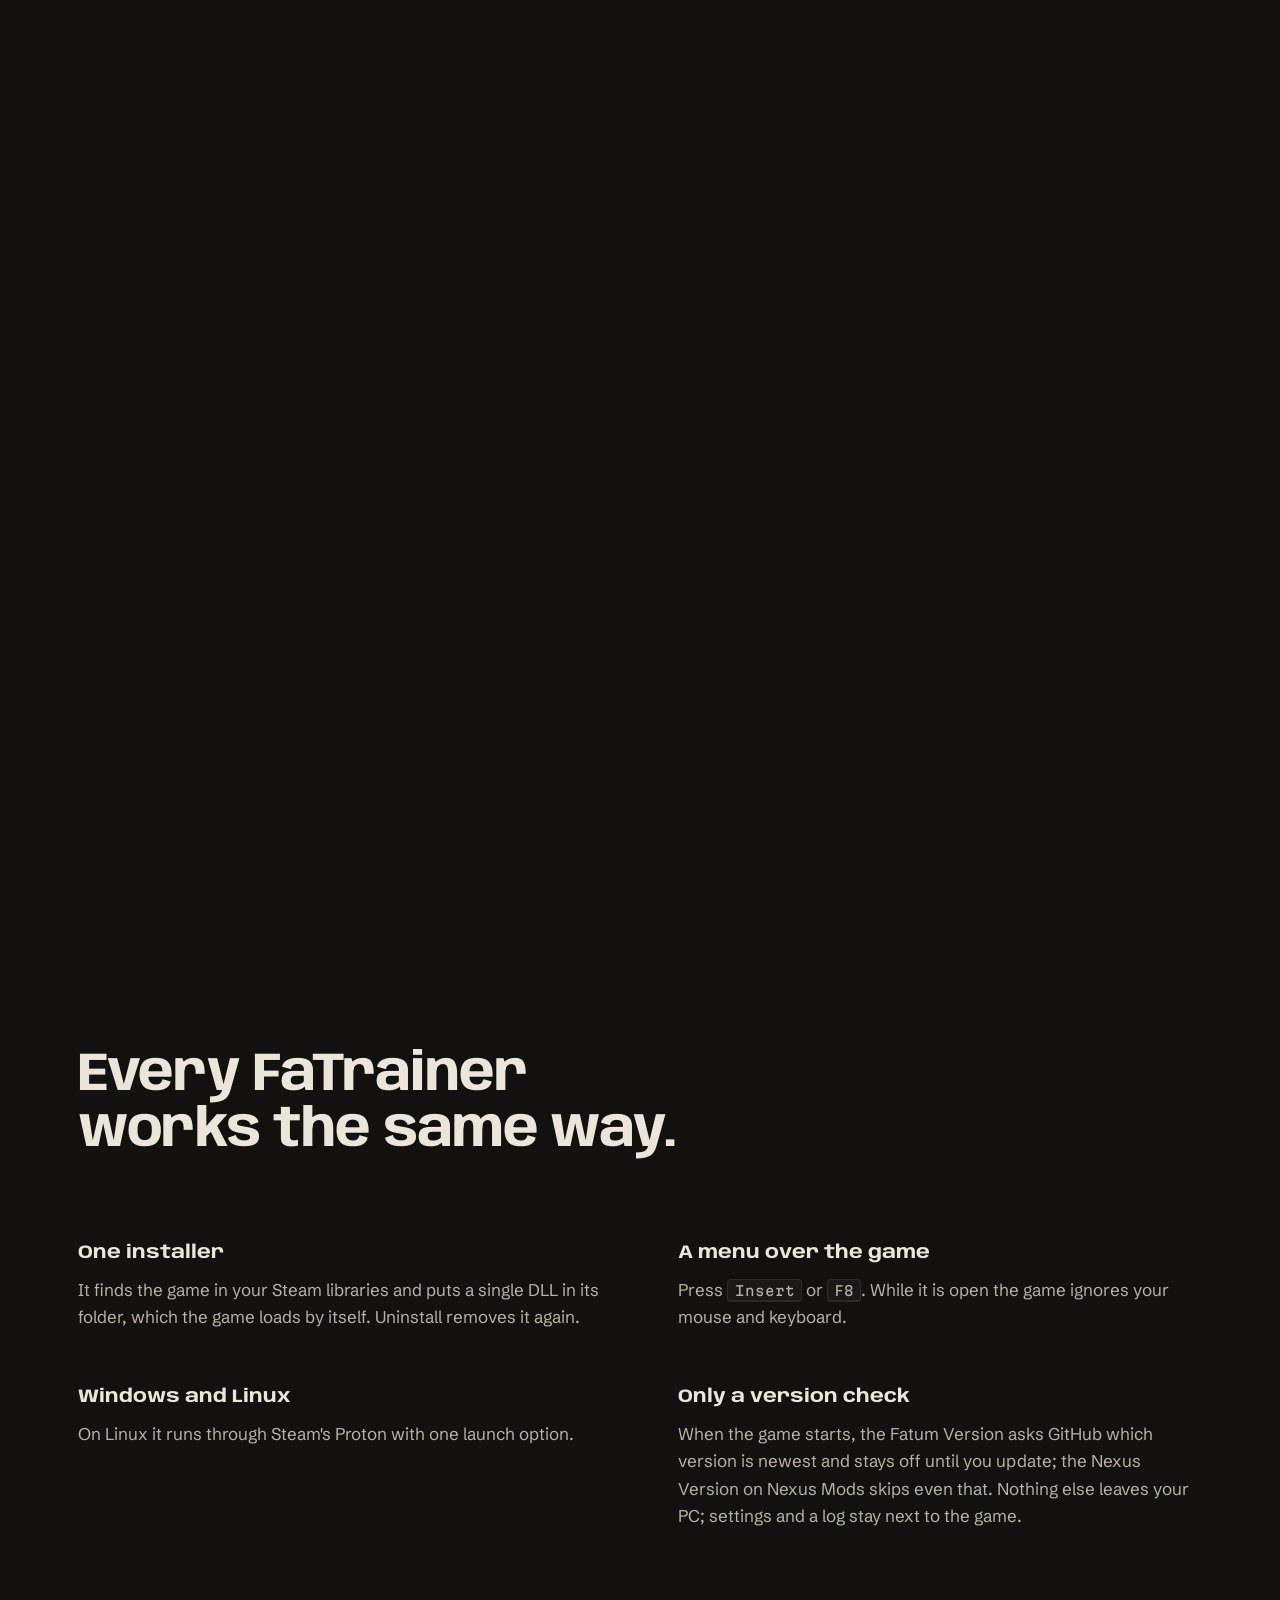
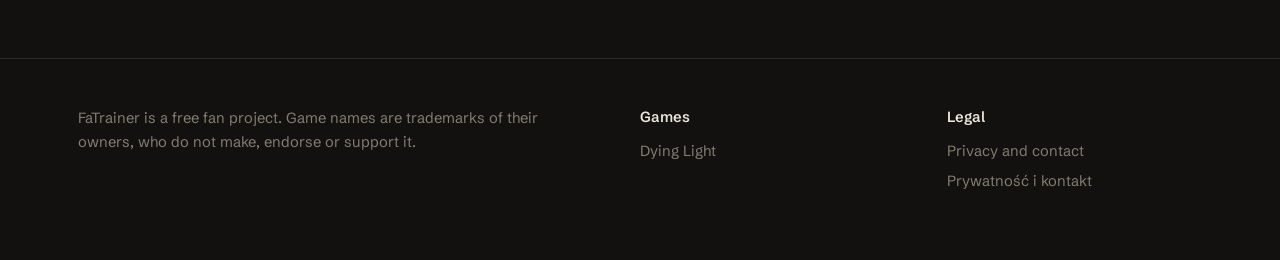
==== commit fa60f4cd: "Fold Dodge spit, Night Hunter glow color and the skill tree fix into 2.1" ====
--- a/site/index.html
+++ b/site/index.html
@@ -32,7 +32,7 @@
       <div class="hero-grid">
         <div>
           <p class="lead">Trainers that open as a menu inside the game. An installer that finds the game and keeps the trainer up to date, and a key to open it in game. Free and open source.</p>
-          <p class="actions"><a class="button" href="dying-light/">Dying Light <span>2.2</span></a><a class="link-arrow" href="#how">How it works</a></p>
+          <p class="actions"><a class="button" href="dying-light/">Dying Light <span>2.1</span></a><a class="link-arrow" href="#how">How it works</a></p>
         </div>
         <div class="deck" data-p="top" aria-hidden="true">
           <img style="--k: -1.5; --a: 1.5" src="dying-light/img/visuals.webp" width="1060" height="760" alt="">
@@ -54,7 +54,7 @@
         <li class="game fade" style="--game-accent: #e8973a; --skyline: url(/dying-light/img/harran-front-lit.svg)">
           <a href="dying-light/">
             <h2>Dying Light</h2>
-            <span class="meta"><b>Version 2.2</b><span>Windows and Linux</span></span>
+            <span class="meta"><b>Version 2.1</b><span>Windows and Linux</span></span>
             <p>God mode, items and a weapon editor, skill levels, Harran Prison timers, and Be The Zombie presets and reach sliders with a player ESP.</p>
           </a>
         </li>
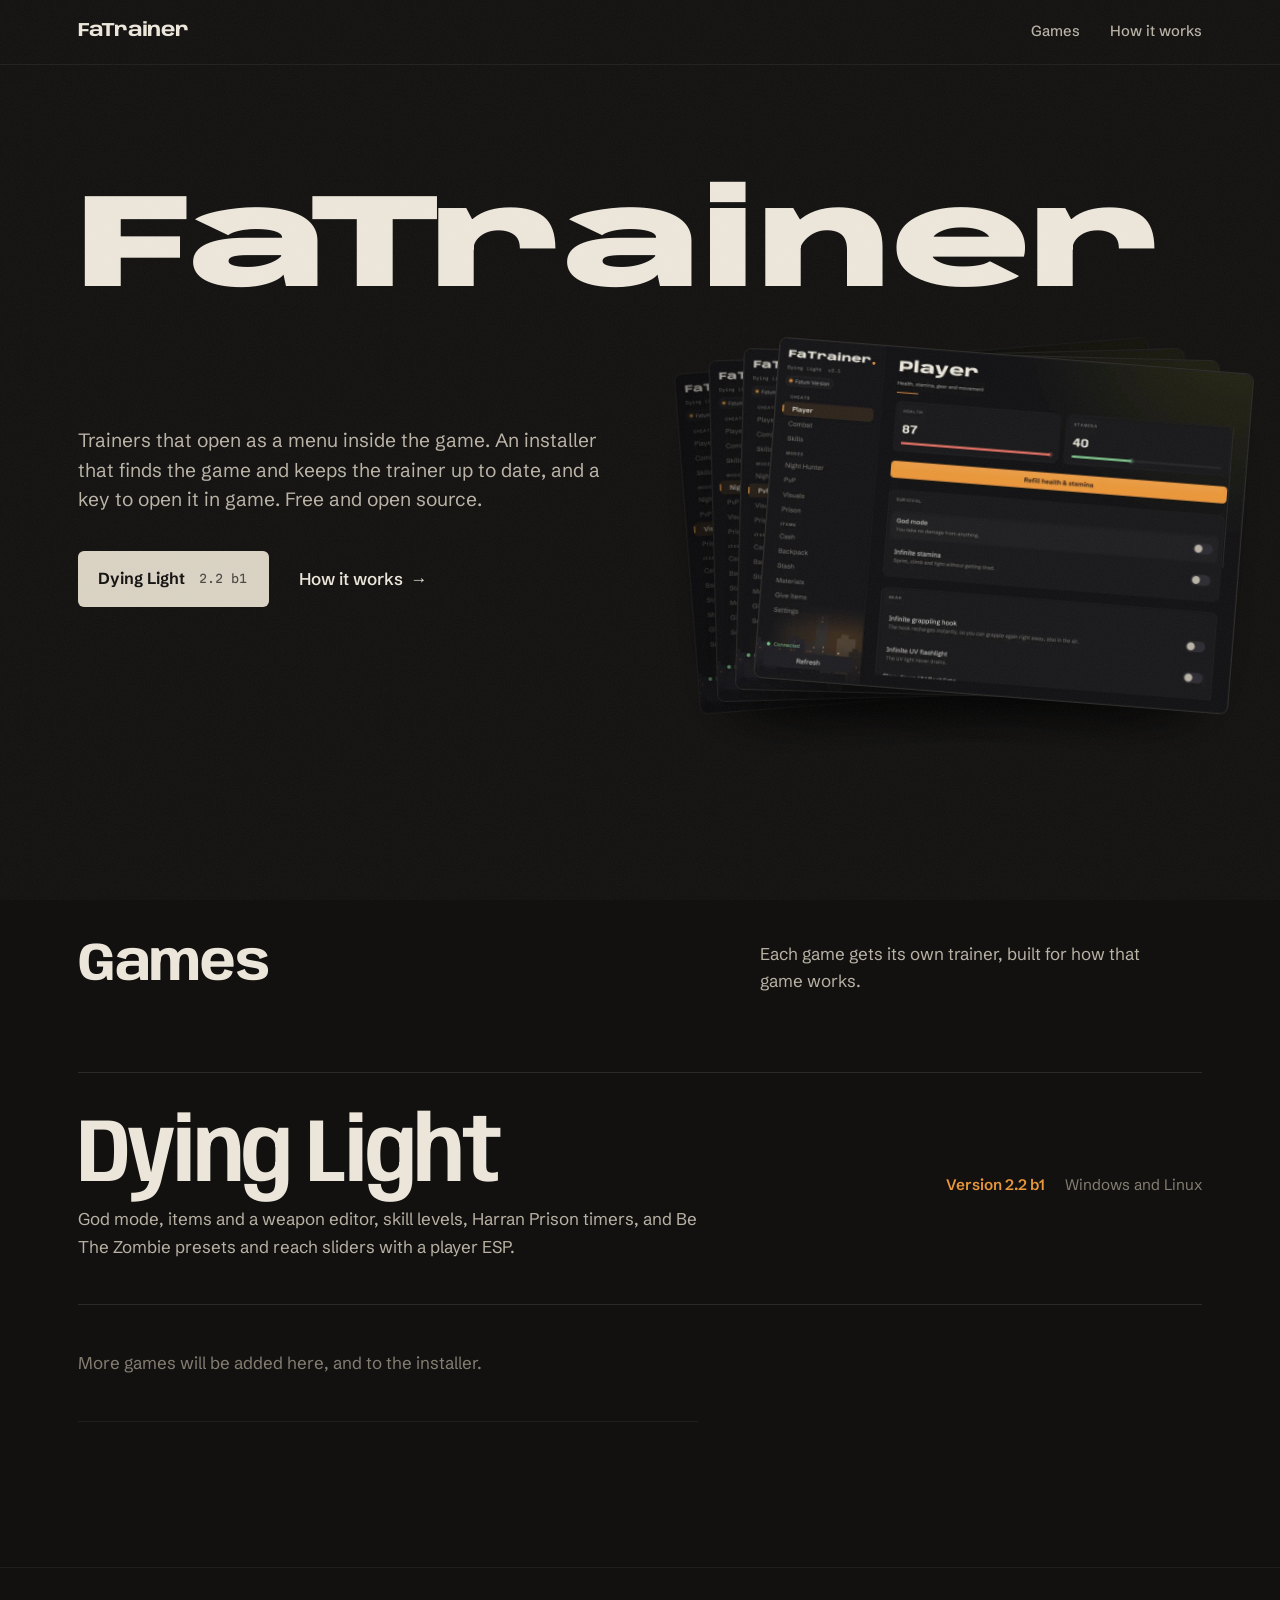
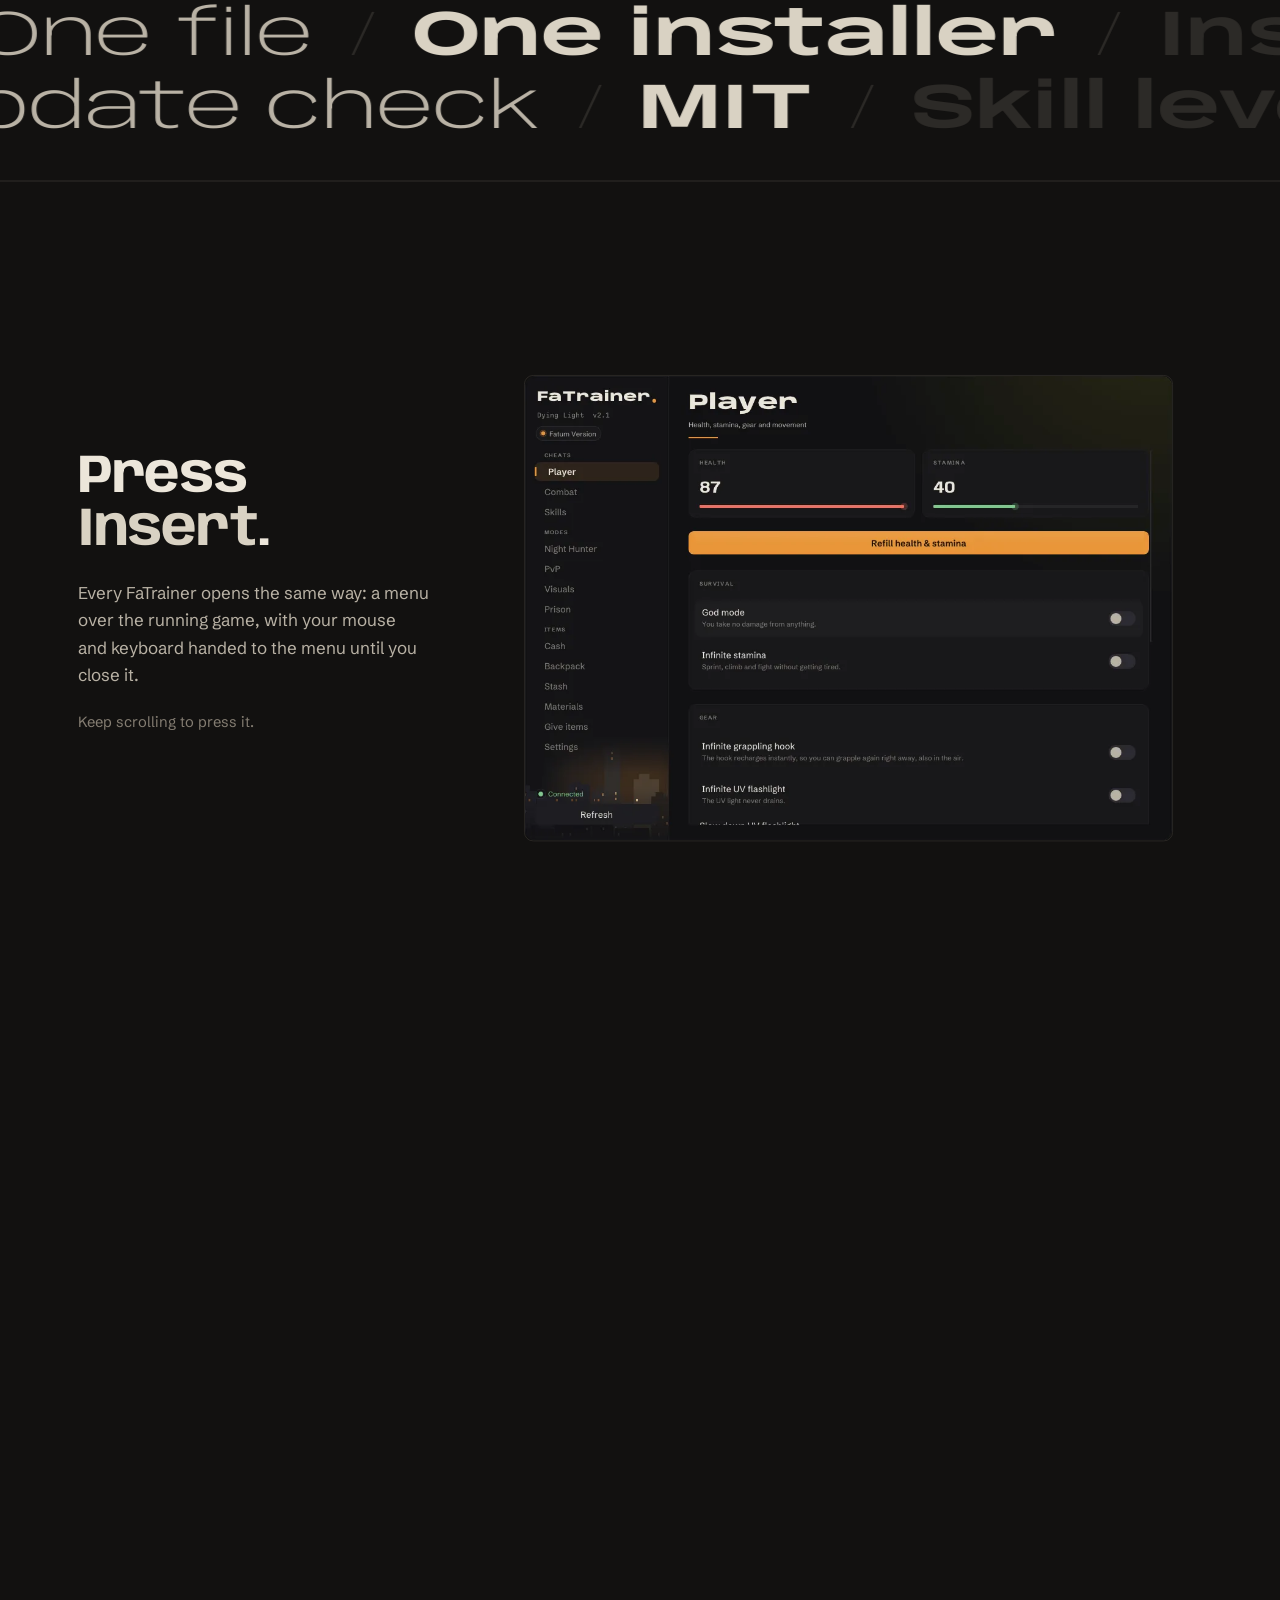
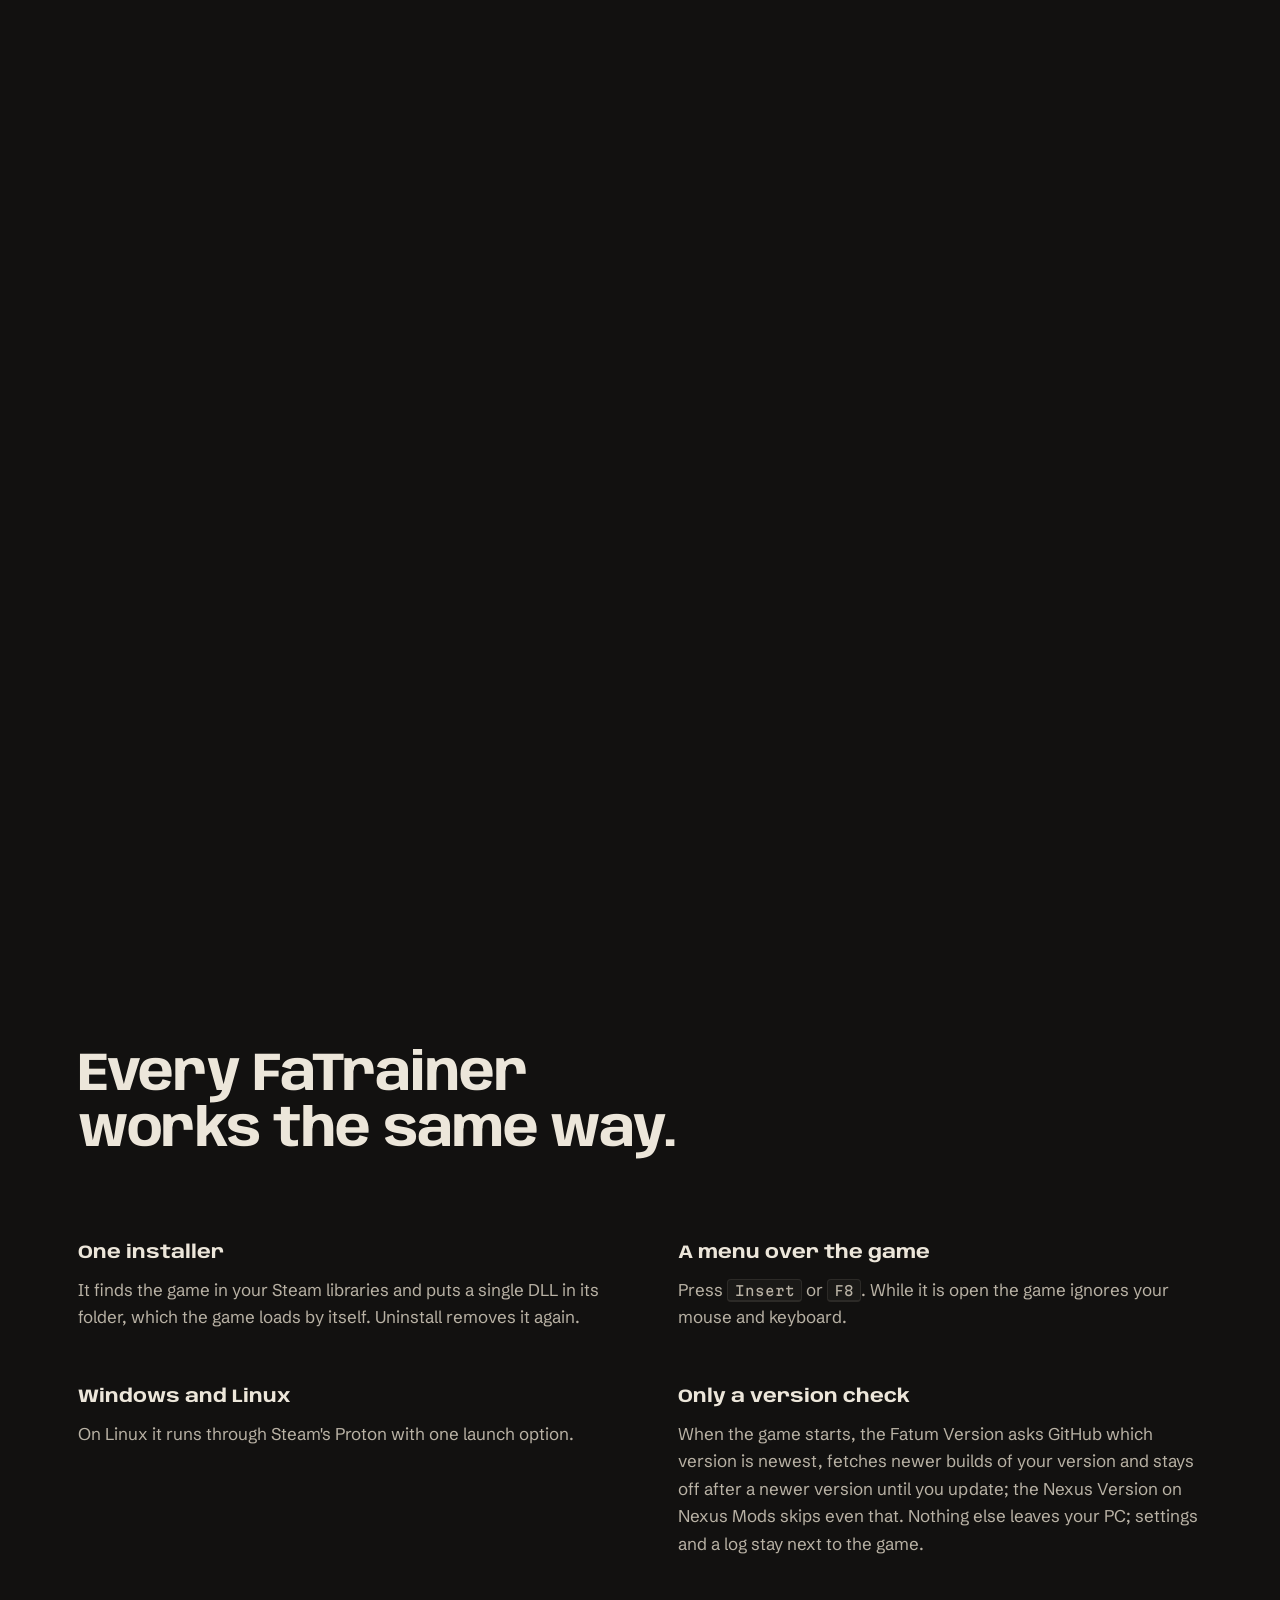
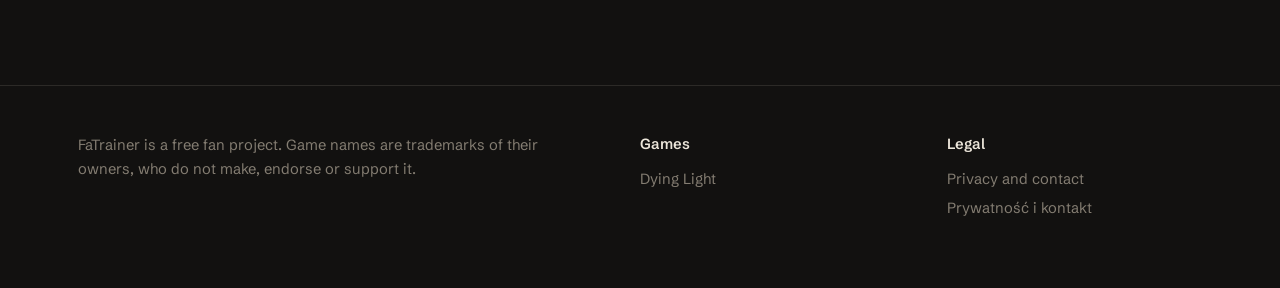
==== commit 7007ff1b: "version.txt names the build on its own line so trainers before 2.2 still see 2.2 as newer; website f" ====
--- a/site/index.html
+++ b/site/index.html
@@ -32,7 +32,7 @@
       <div class="hero-grid">
         <div>
           <p class="lead">Trainers that open as a menu inside the game. An installer that finds the game and keeps the trainer up to date, and a key to open it in game. Free and open source.</p>
-          <p class="actions"><a class="button" href="dying-light/">Dying Light <span>2.1</span></a><a class="link-arrow" href="#how">How it works</a></p>
+          <p class="actions"><a class="button" href="dying-light/">Dying Light <span>2.2 b1</span></a><a class="link-arrow" href="#how">How it works</a></p>
         </div>
         <div class="deck" data-p="top" aria-hidden="true">
           <img style="--k: -1.5; --a: 1.5" src="dying-light/img/visuals.webp" width="1060" height="760" alt="">
@@ -54,7 +54,7 @@
         <li class="game fade" style="--game-accent: #e8973a; --skyline: url(/dying-light/img/harran-front-lit.svg)">
           <a href="dying-light/">
             <h2>Dying Light</h2>
-            <span class="meta"><b>Version 2.1</b><span>Windows and Linux</span></span>
+            <span class="meta"><b>Version 2.2 b1</b><span>Windows and Linux</span></span>
             <p>God mode, items and a weapon editor, skill levels, Harran Prison timers, and Be The Zombie presets and reach sliders with a player ESP.</p>
           </a>
         </li>
@@ -91,7 +91,7 @@
         <div class="fade"><h3>One installer</h3><p>It finds the game in your Steam libraries and puts a single DLL in its folder, which the game loads by itself. Uninstall removes it again.</p></div>
         <div class="fade"><h3>A menu over the game</h3><p>Press <kbd>Insert</kbd> or <kbd>F8</kbd>. While it is open the game ignores your mouse and keyboard.</p></div>
         <div class="fade"><h3>Windows and Linux</h3><p>On Linux it runs through Steam's Proton with one launch option.</p></div>
-        <div class="fade"><h3>Only a version check</h3><p>When the game starts, the Fatum Version asks GitHub which version is newest and stays off until you update; the Nexus Version on Nexus Mods skips even that. Nothing else leaves your PC; settings and a log stay next to the game.</p></div>
+        <div class="fade"><h3>Only a version check</h3><p>When the game starts, the Fatum Version asks GitHub which version is newest, fetches newer builds of your version and stays off after a newer version until you update; the Nexus Version on Nexus Mods skips even that. Nothing else leaves your PC; settings and a log stay next to the game.</p></div>
       </div>
     </div>
   </section>
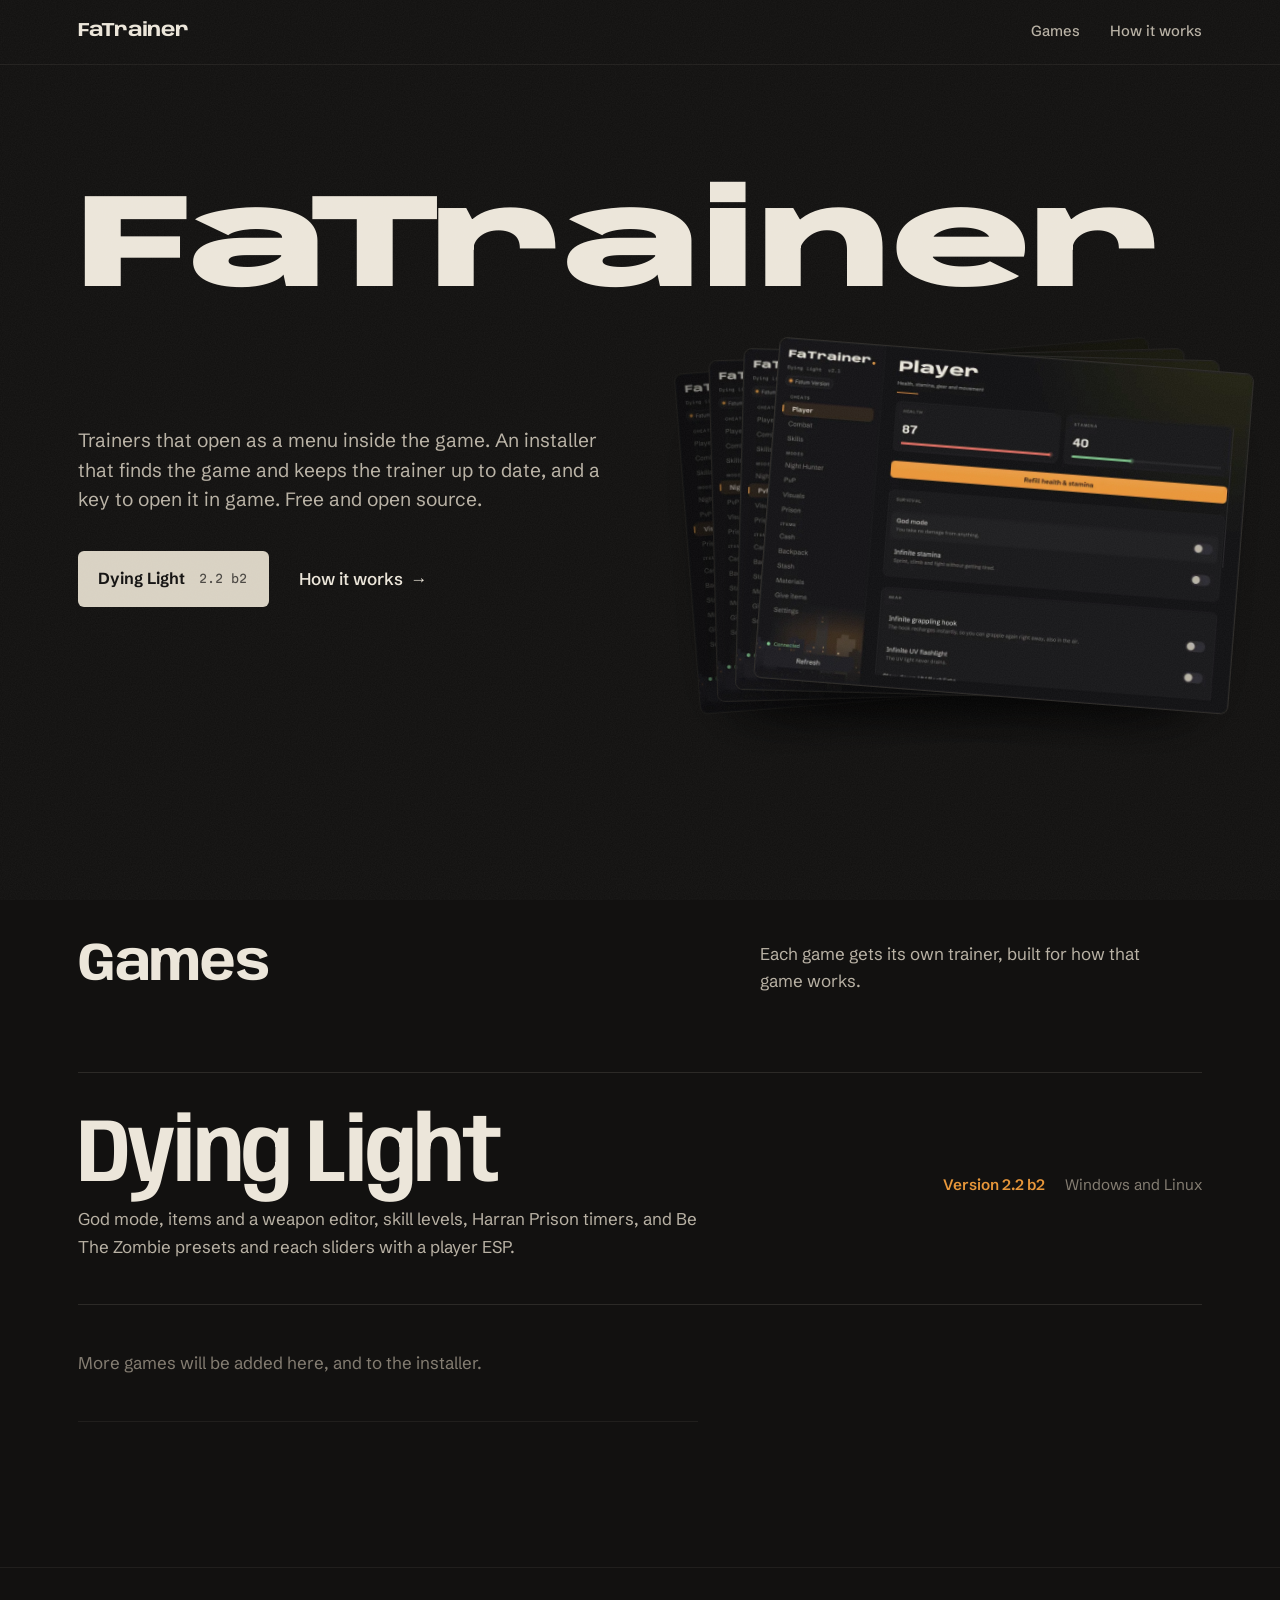
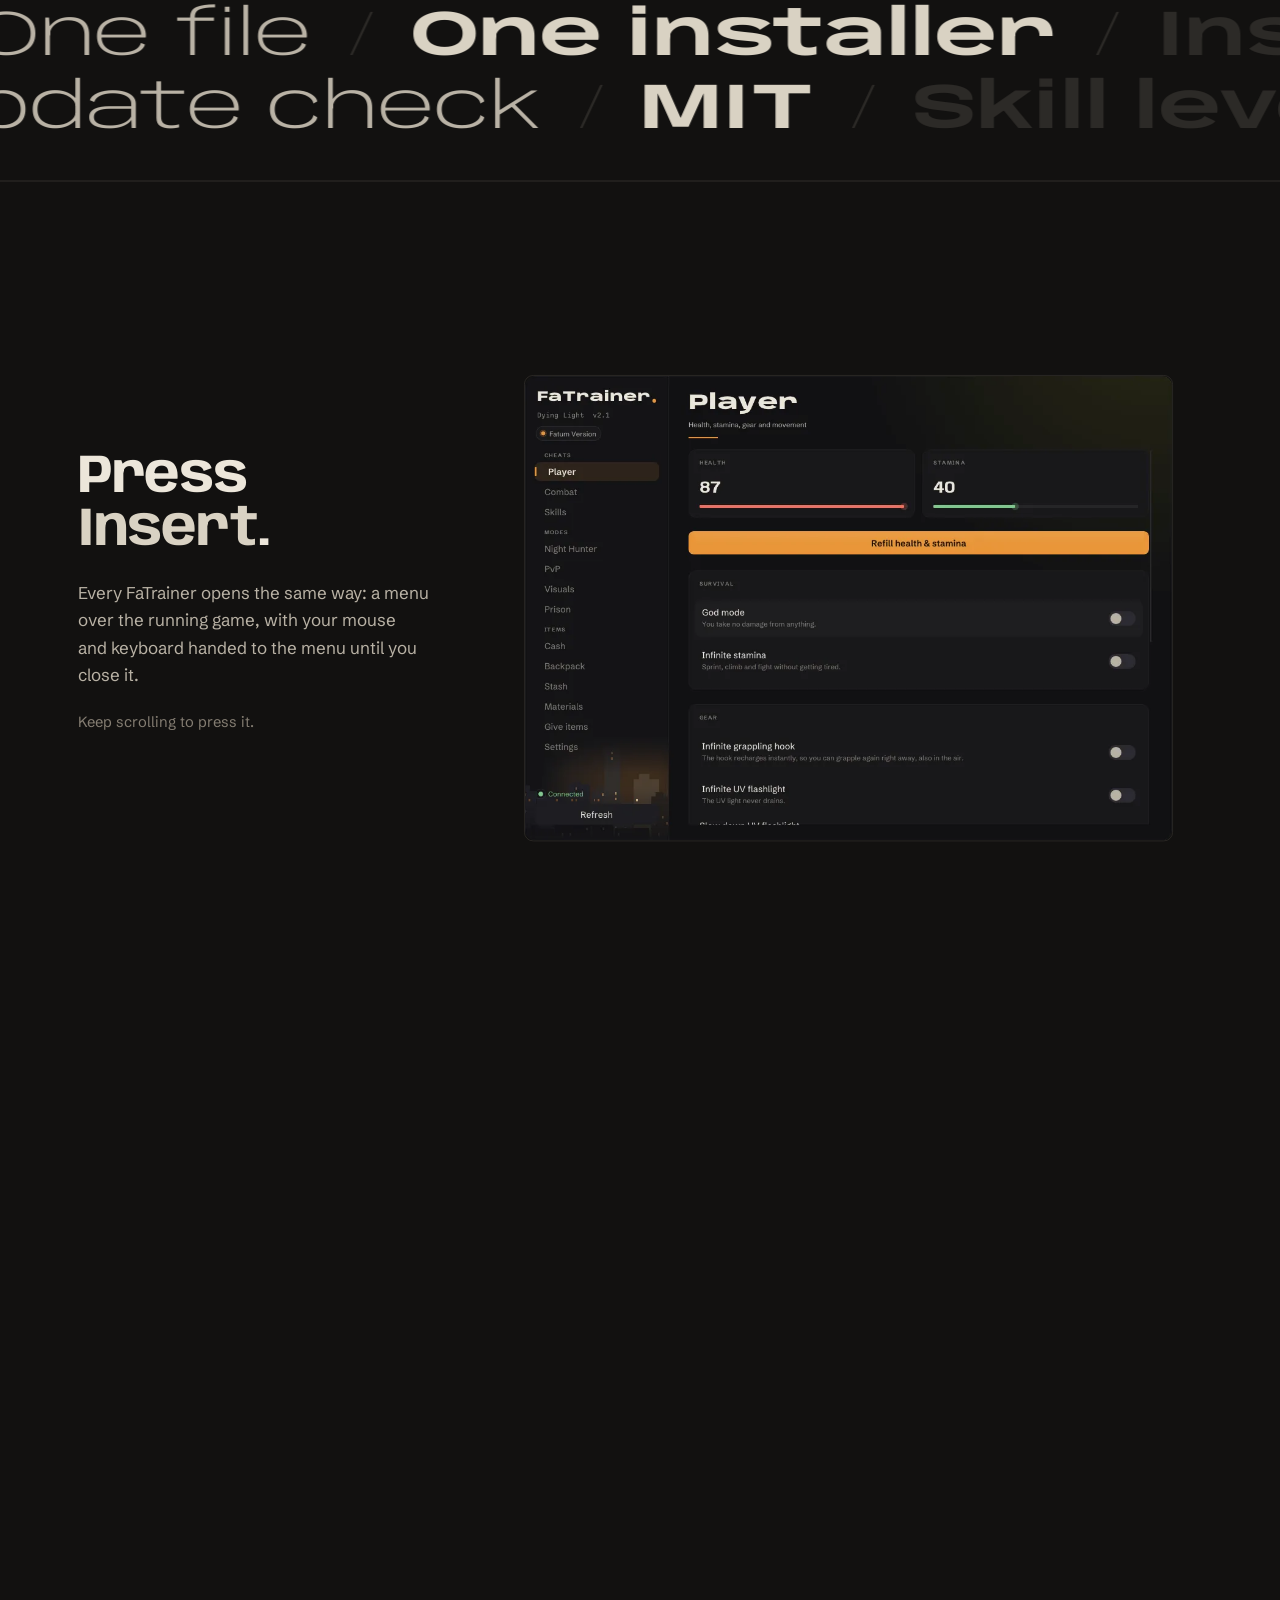
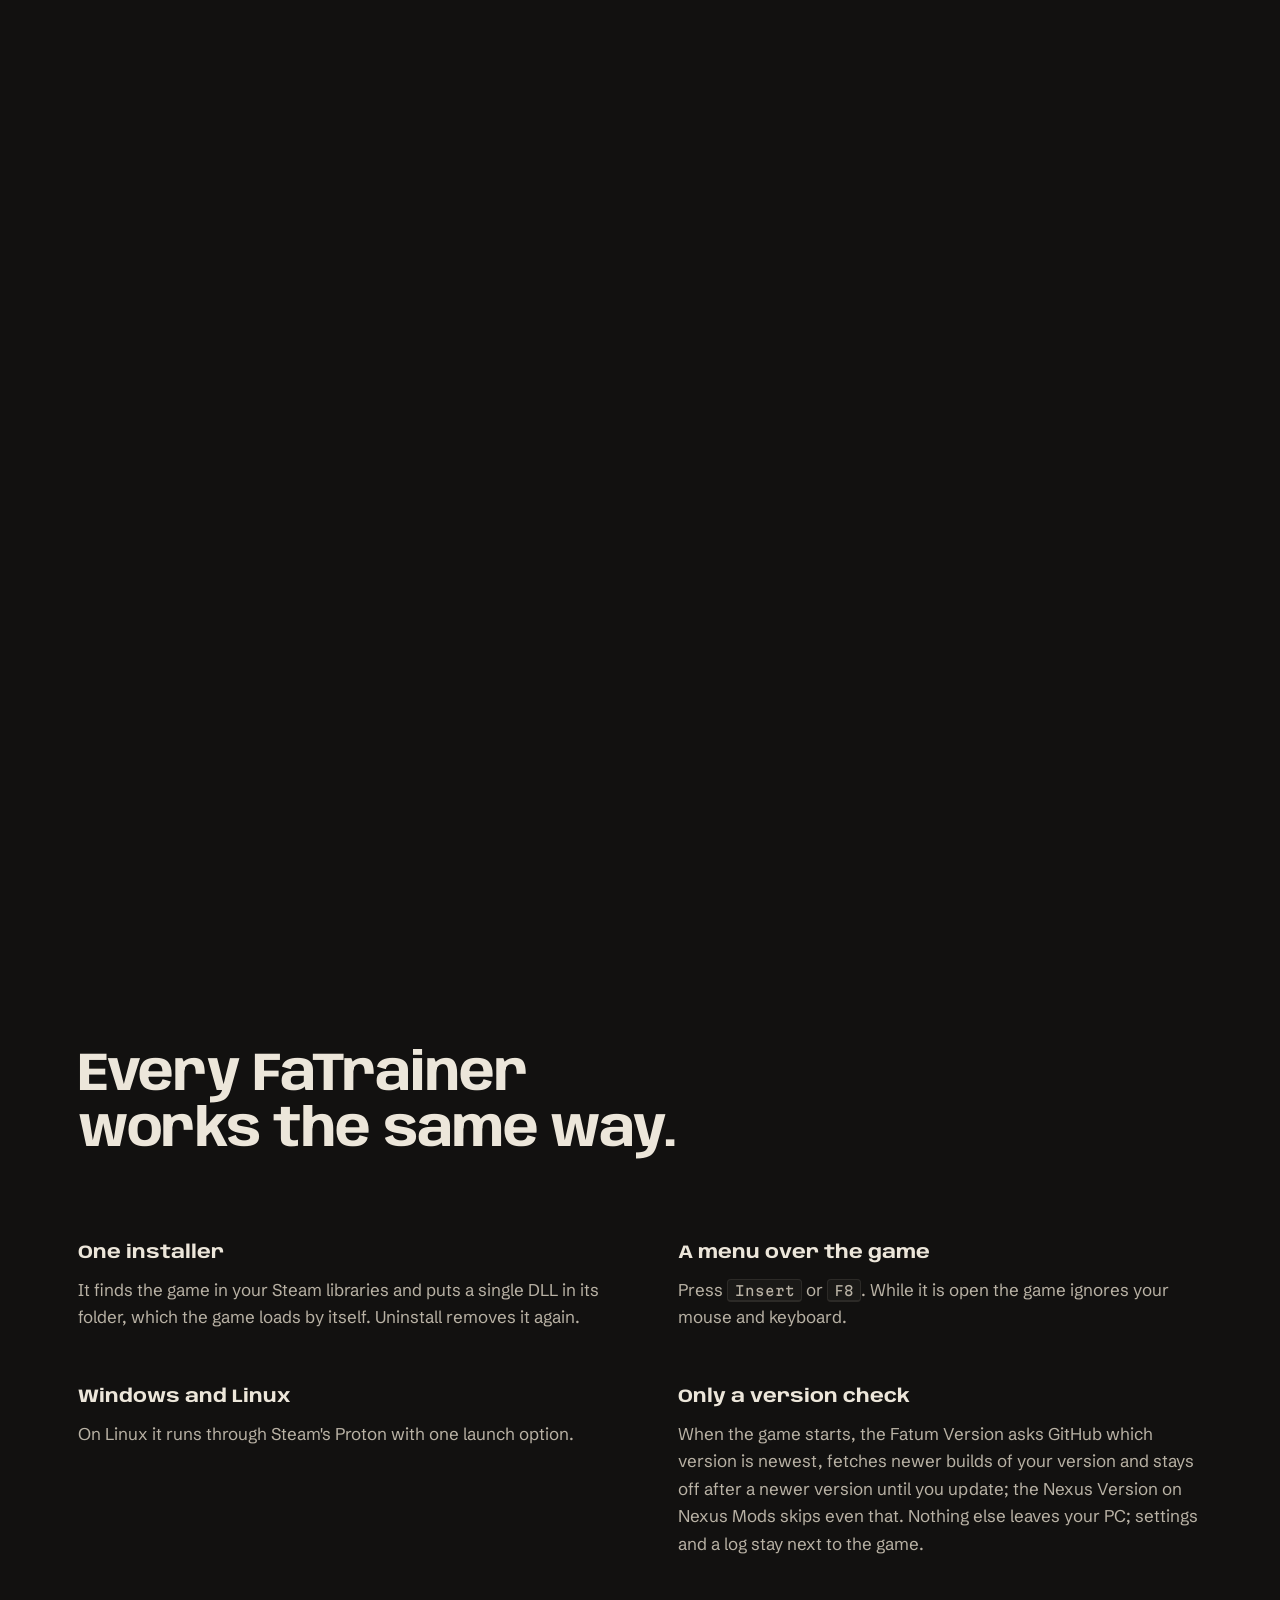
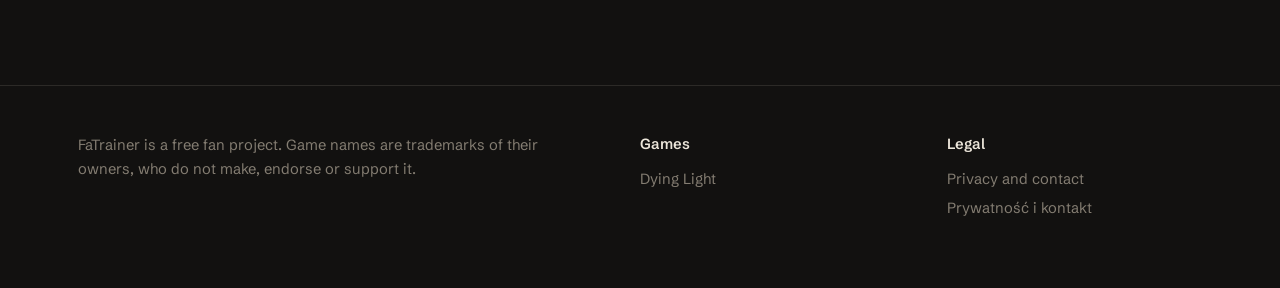
==== commit 72369ac1: "2.2 b2: crash log records heap corruption and fail-fast crashes with the call stack; no item, enemy " ====
--- a/site/index.html
+++ b/site/index.html
@@ -32,7 +32,7 @@
       <div class="hero-grid">
         <div>
           <p class="lead">Trainers that open as a menu inside the game. An installer that finds the game and keeps the trainer up to date, and a key to open it in game. Free and open source.</p>
-          <p class="actions"><a class="button" href="dying-light/">Dying Light <span>2.2 b1</span></a><a class="link-arrow" href="#how">How it works</a></p>
+          <p class="actions"><a class="button" href="dying-light/">Dying Light <span>2.2 b2</span></a><a class="link-arrow" href="#how">How it works</a></p>
         </div>
         <div class="deck" data-p="top" aria-hidden="true">
           <img style="--k: -1.5; --a: 1.5" src="dying-light/img/visuals.webp" width="1060" height="760" alt="">
@@ -54,7 +54,7 @@
         <li class="game fade" style="--game-accent: #e8973a; --skyline: url(/dying-light/img/harran-front-lit.svg)">
           <a href="dying-light/">
             <h2>Dying Light</h2>
-            <span class="meta"><b>Version 2.2 b1</b><span>Windows and Linux</span></span>
+            <span class="meta"><b>Version 2.2 b2</b><span>Windows and Linux</span></span>
             <p>God mode, items and a weapon editor, skill levels, Harran Prison timers, and Be The Zombie presets and reach sliders with a player ESP.</p>
           </a>
         </li>
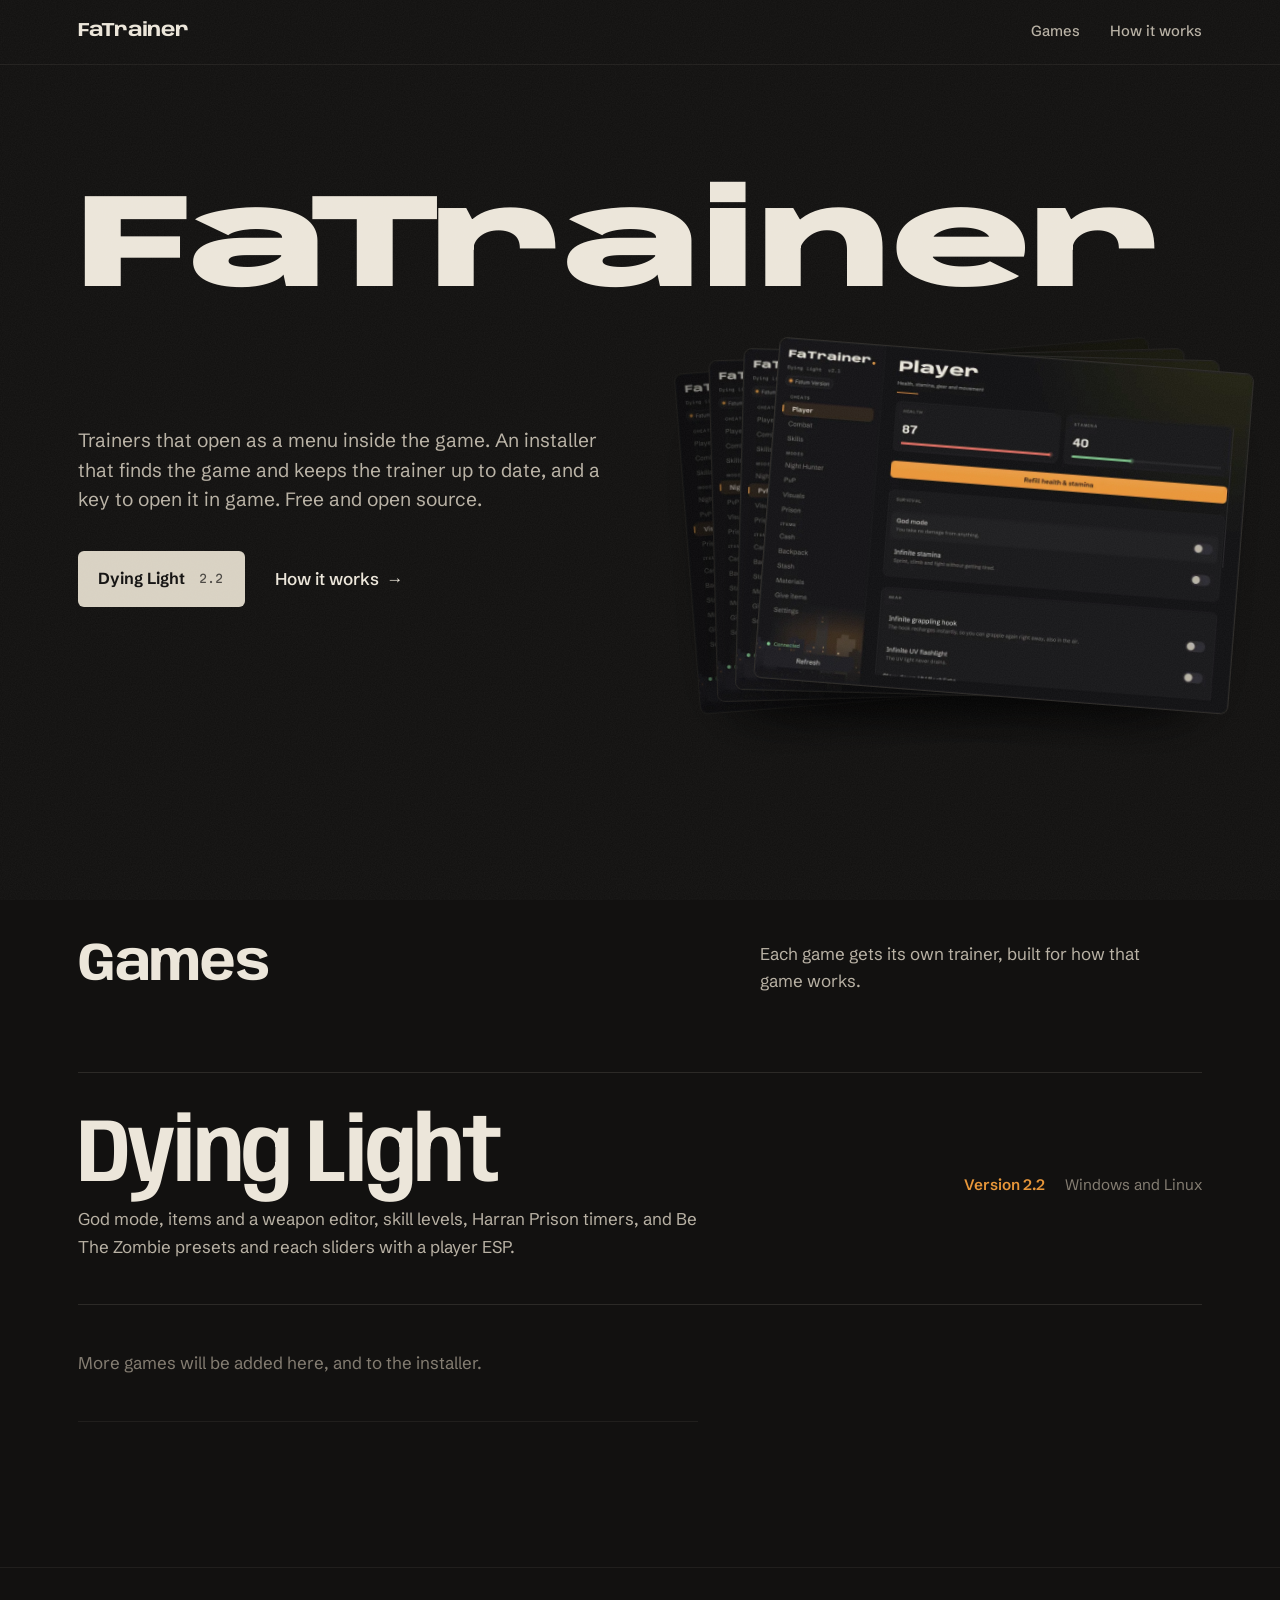
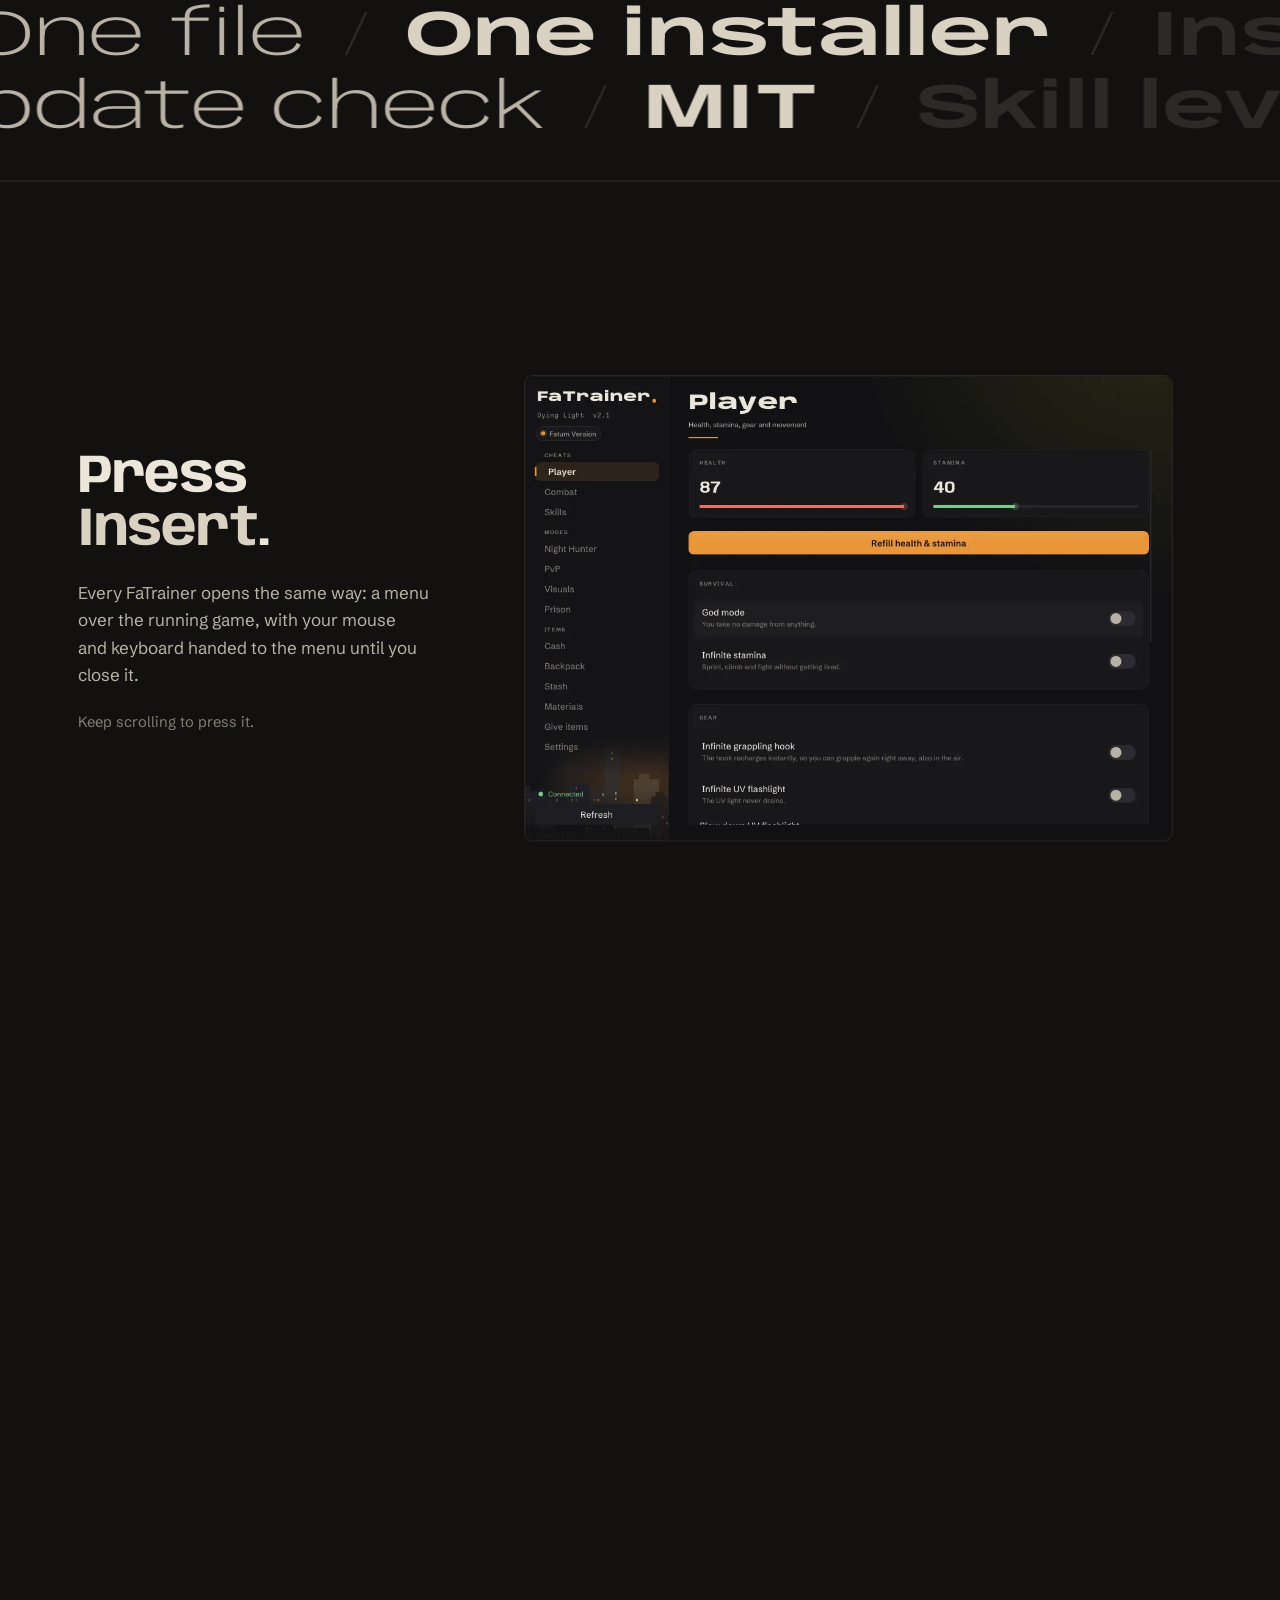
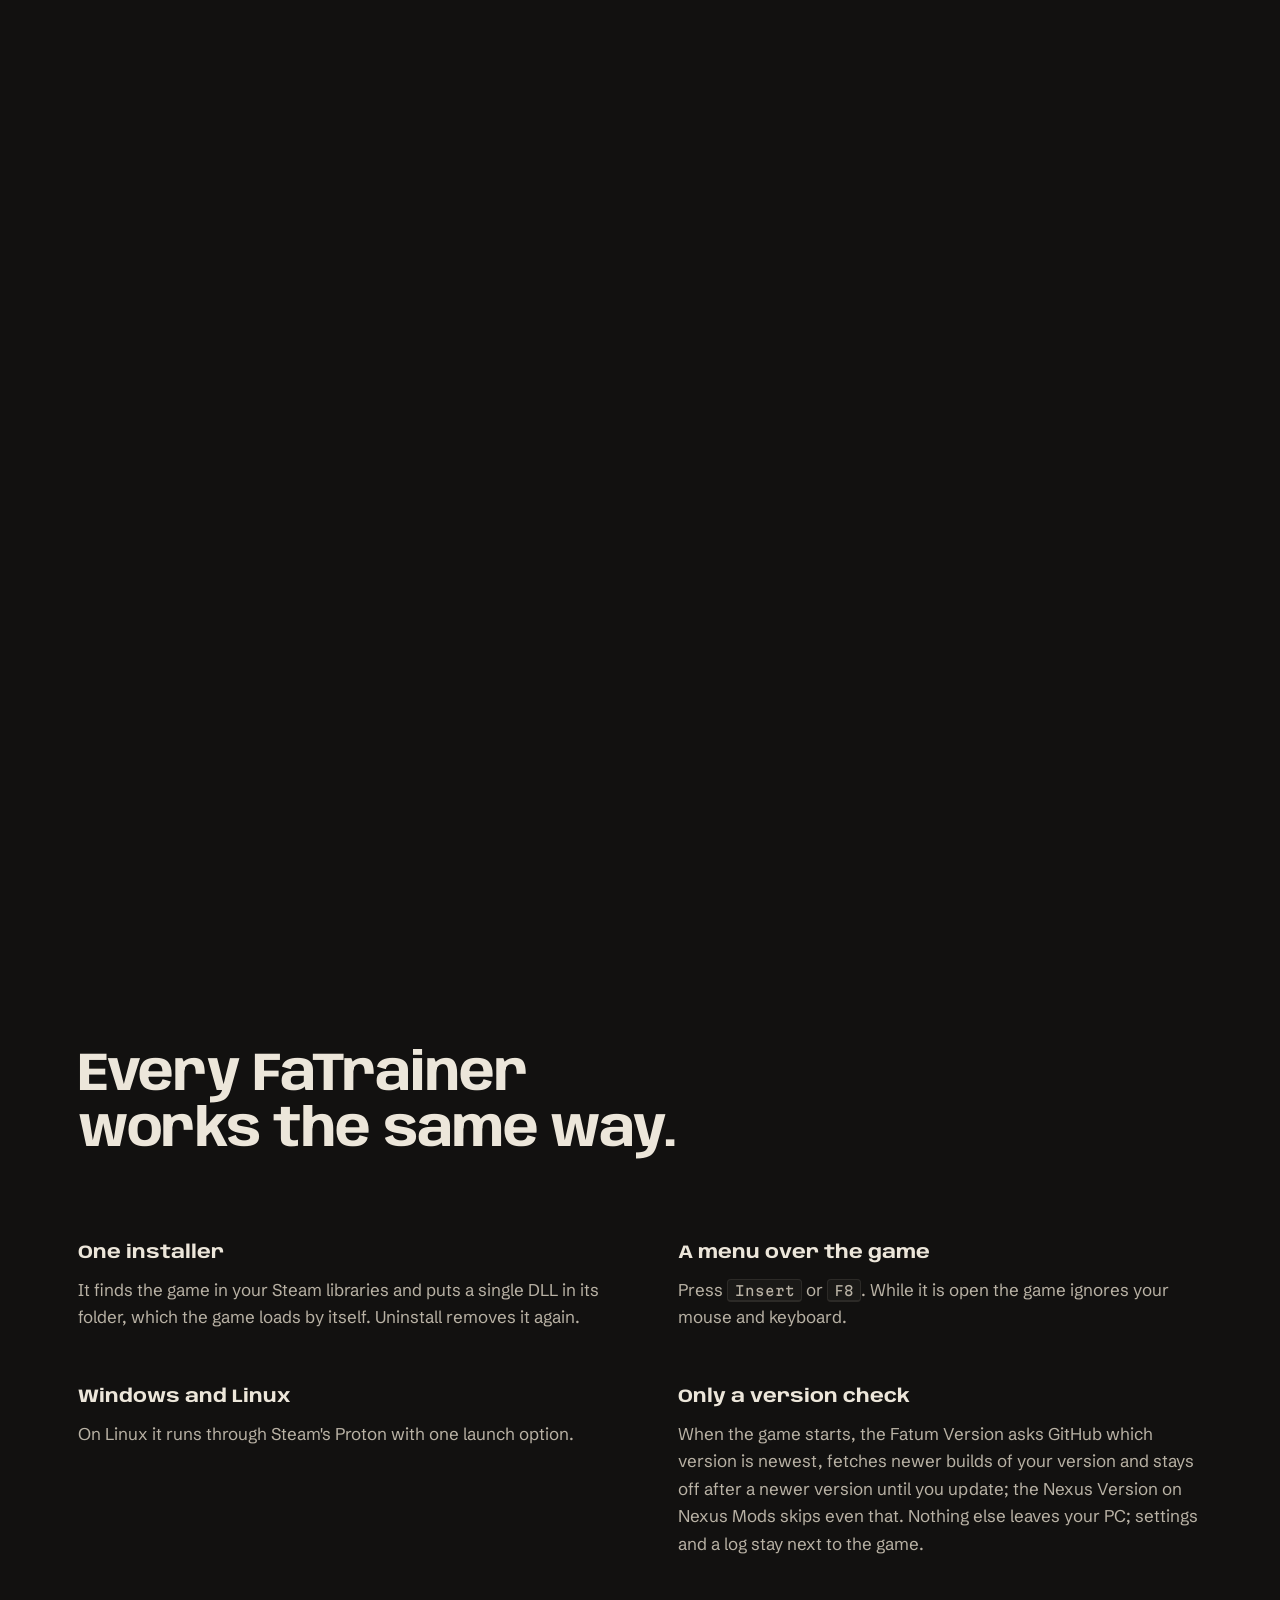
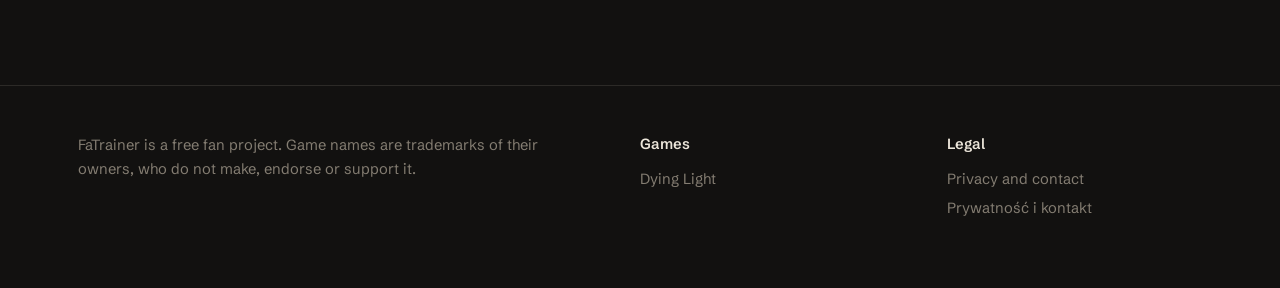
==== commit 16df05fa: "2.2: the last build of a version is named by the version alone and is newer than every build of it; " ====
--- a/site/index.html
+++ b/site/index.html
@@ -32,7 +32,7 @@
       <div class="hero-grid">
         <div>
           <p class="lead">Trainers that open as a menu inside the game. An installer that finds the game and keeps the trainer up to date, and a key to open it in game. Free and open source.</p>
-          <p class="actions"><a class="button" href="dying-light/">Dying Light <span>2.2 b2</span></a><a class="link-arrow" href="#how">How it works</a></p>
+          <p class="actions"><a class="button" href="dying-light/">Dying Light <span>2.2</span></a><a class="link-arrow" href="#how">How it works</a></p>
         </div>
         <div class="deck" data-p="top" aria-hidden="true">
           <img style="--k: -1.5; --a: 1.5" src="dying-light/img/visuals.webp" width="1060" height="760" alt="">
@@ -54,7 +54,7 @@
         <li class="game fade" style="--game-accent: #e8973a; --skyline: url(/dying-light/img/harran-front-lit.svg)">
           <a href="dying-light/">
             <h2>Dying Light</h2>
-            <span class="meta"><b>Version 2.2 b2</b><span>Windows and Linux</span></span>
+            <span class="meta"><b>Version 2.2</b><span>Windows and Linux</span></span>
             <p>God mode, items and a weapon editor, skill levels, Harran Prison timers, and Be The Zombie presets and reach sliders with a player ESP.</p>
           </a>
         </li>
